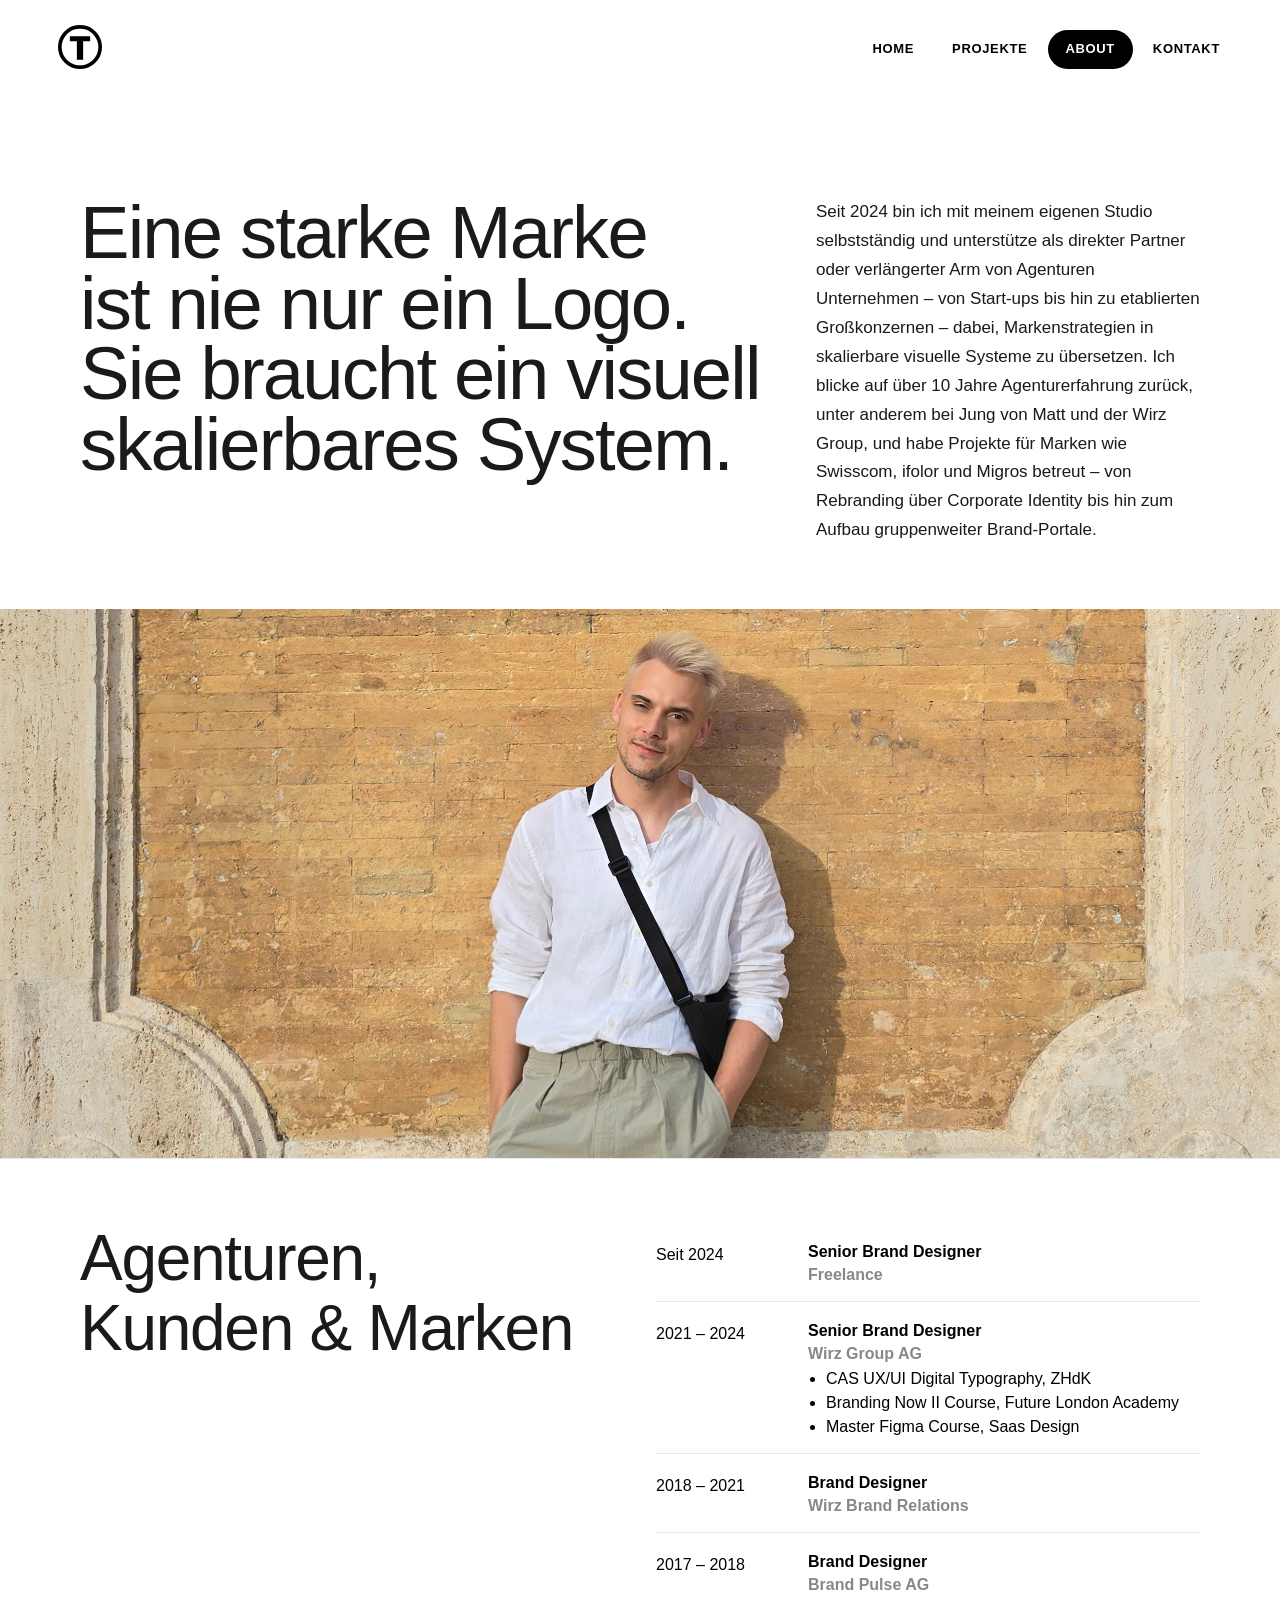
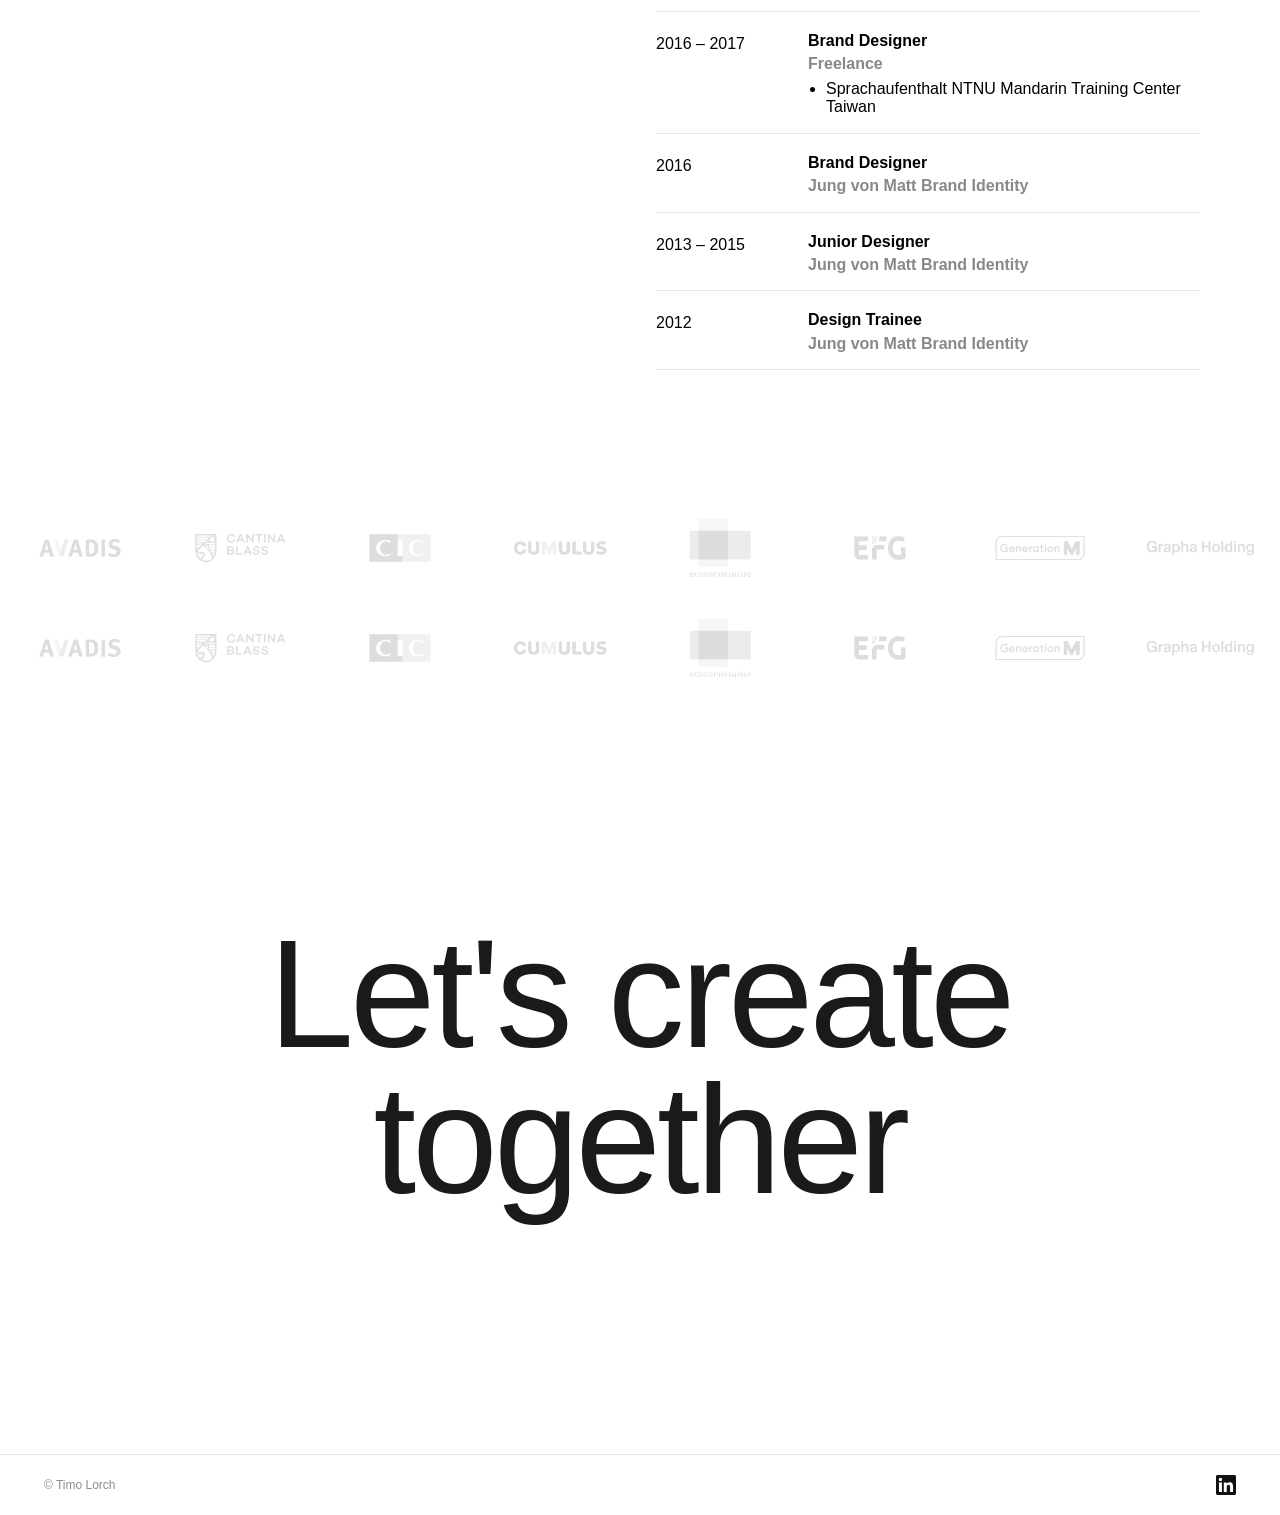
==== about.html @ f3ee905d "initial commit; beta version" ====
<!DOCTYPE html>
<html lang="de-CH">
<head>
  <meta charset="UTF-8">
  <meta name="viewport" content="width=device-width, initial-scale=1.0">
  <meta name="theme-color" content="#f5f5f5">
  <title>Timo Lorch · Senior Brand Designer Zürich</title>
  <meta name="description" content="Senior Brand Designer mit Stationen bei Jung von Matt und Wirz Group. Spezialisiert auf Brand Systems, Visual Identity, Brand Guidelines und Design Strategy. CAS UX/UI Digital Typography, ZHdK.">
  <link rel="stylesheet" href="css/style.css">
  <style>body { opacity: 0; }</style>
</head>
<body class="about">

  <!-- Site Header (injected by layout.js) -->
  <div id="site-nav"></div>

  <!-- Hero: large headline + 3-column bio + wide landscape image -->
  <section class="about-hero">

    <div class="about-hero__inner">
      <h1 class="about-hero__headline reveal">Eine starke Marke<br>ist nie nur ein Logo.<br>Sie braucht ein visuell<br>skalierbares System.</h1>
      <p class="about-hero__bio-main reveal">Seit 2024 bin ich mit meinem eigenen Studio selbstständig und unterstütze als direkter Partner oder verlängerter Arm von Agenturen Unternehmen – von Start-ups bis hin zu etablierten Großkonzernen – dabei, Markenstrategien in skalierbare visuelle Systeme zu übersetzen. Ich blicke auf über 10 Jahre Agenturerfahrung zurück, unter anderem bei Jung von Matt und der Wirz Group, und habe Projekte für Marken wie Swisscom, ifolor und Migros betreut – von Rebranding über Corporate Identity bis hin zum Aufbau gruppenweiter Brand-Portale.</p>
    </div>

    <div class="about-hero__img reveal">
      <img src="assets/images/Portrait/TL_web_about_portrait_background1300height.jpg" alt="Timo Lorch">
    </div>

  </section>

  <!-- Career Timeline -->
  <section class="timeline-section">
    <p class="section-label reveal">Agenturen,<br>Kunden &amp; Marken</p>
    <div class="timeline">

      <div class="timeline-item reveal">
        <span class="timeline-item__period">Seit 2024</span>
        <div>
          <div class="timeline-item__role">Senior Brand Designer</div>
          <div class="timeline-item__company">Freelance</div>
        </div>
      </div>

      <div class="timeline-item reveal">
        <span class="timeline-item__period">2021 – 2024</span>
        <div>
          <div class="timeline-item__role">Senior Brand Designer</div>
          <div class="timeline-item__company">Wirz Group AG</div>
          <ul class="timeline-item__notes">
            <li class="timeline-item__note">CAS UX/UI Digital Typography, ZHdK</li>
            <li class="timeline-item__note">Branding Now II Course, Future London Academy</li>
            <li class="timeline-item__note">Master Figma Course, Saas Design</li>
          </ul>
        </div>
      </div>

      <div class="timeline-item reveal">
        <span class="timeline-item__period">2018 – 2021</span>
        <div>
          <div class="timeline-item__role">Brand Designer</div>
          <div class="timeline-item__company">Wirz Brand Relations</div>
        </div>
      </div>

      <div class="timeline-item reveal">
        <span class="timeline-item__period">2017 – 2018</span>
        <div>
          <div class="timeline-item__role">Brand Designer</div>
          <div class="timeline-item__company">Brand Pulse AG</div>
        </div>
      </div>

      <div class="timeline-item reveal">
        <span class="timeline-item__period">2016 – 2017</span>
        <div>
          <div class="timeline-item__role">Brand Designer</div>
          <div class="timeline-item__company">Freelance</div>
          <ul class="timeline-item__notes">
            <li class="timeline-item__note">Sprachaufenthalt NTNU Mandarin Training Center Taiwan</li>
          </ul>
        </div>
      </div>

      <div class="timeline-item reveal">
        <span class="timeline-item__period">2016</span>
        <div>
          <div class="timeline-item__role">Brand Designer</div>
          <div class="timeline-item__company">Jung von Matt Brand Identity</div>
        </div>
      </div>

      <div class="timeline-item reveal">
        <span class="timeline-item__period">2013 – 2015</span>
        <div>
          <div class="timeline-item__role">Junior Designer</div>
          <div class="timeline-item__company">Jung von Matt Brand Identity</div>
        </div>
      </div>

      <div class="timeline-item reveal">
        <span class="timeline-item__period">2012</span>
        <div>
          <div class="timeline-item__role">Design Trainee</div>
          <div class="timeline-item__company">Jung von Matt Brand Identity</div>
        </div>
      </div>

    </div>
  </section>

  <!-- Client Logos Carousel -->
  <section class="about-clients">
    <div class="about-clients__track">

      <!-- Set 1 -->
      <div class="about-client-logo"><img src="assets/images/Logo_Band/AVADIS+Client+Frame.png" alt="Avadis"></div>
      <div class="about-client-logo"><img src="assets/images/Logo_Band/Cantina+Blass+Client+Frame.png" alt="Cantina Blass"></div>
      <div class="about-client-logo"><img src="assets/images/Logo_Band/CIC+Client+Frame.png" alt="CIC"></div>
      <div class="about-client-logo"><img src="assets/images/Logo_Band/Cumulus+Client+Frame.png" alt="Cumulus"></div>
      <div class="about-client-logo"><img src="assets/images/Logo_Band/Economie+Suisse+Client+Frame.png" alt="Economie Suisse"></div>
      <div class="about-client-logo"><img src="assets/images/Logo_Band/EFG+Client+Frame.png" alt="EFG"></div>
      <div class="about-client-logo"><img src="assets/images/Logo_Band/Gen+M+Client+Frame.png" alt="Gen M"></div>
      <div class="about-client-logo"><img src="assets/images/Logo_Band/Grapha+Client+Frame.png" alt="Grapha"></div>
      <div class="about-client-logo"><img src="assets/images/Logo_Band/GWZ+Client+Frame.png" alt="GWZ"></div>
      <div class="about-client-logo"><img src="assets/images/Logo_Band/ifolor+Client+Frame.png" alt="ifolor"></div>
      <div class="about-client-logo"><img src="assets/images/Logo_Band/KNF+Client+Frame.png" alt="KNF"></div>
      <div class="about-client-logo"><img src="assets/images/Logo_Band/kweer+Client+Frame.png" alt="kweer"></div>
      <div class="about-client-logo"><img src="assets/images/Logo_Band/Locher+Client+Frame.png" alt="Locher"></div>
      <div class="about-client-logo"><img src="assets/images/Logo_Band/Migros+Client+Frame.png" alt="Migros"></div>
      <div class="about-client-logo"><img src="assets/images/Logo_Band/Primeo+Energie+Client+Frame.png" alt="Primeo Energie"></div>
      <div class="about-client-logo"><img src="assets/images/Logo_Band/Pro+Audito++Client+Frame.png" alt="Pro Audito"></div>
      <div class="about-client-logo"><img src="assets/images/Logo_Band/Schellenberg+Client+Frame.png" alt="Schellenberg"></div>
      <div class="about-client-logo"><img src="assets/images/Logo_Band/SOCAR+Client+Frame.png" alt="SOCAR"></div>
      <div class="about-client-logo"><img src="assets/images/Logo_Band/Swisscom+Client+Frame.png" alt="Swisscom"></div>
      <div class="about-client-logo"><img src="assets/images/Logo_Band/Taotime+Client+Frame.png" alt="Taotime"></div>
      <div class="about-client-logo"><img src="assets/images/Logo_Band/Urban+Connect+Client+Frame.png" alt="Urban Connect"></div>
      <div class="about-client-logo"><img src="assets/images/Logo_Band/Vitallife+Client+Frame.png" alt="Vitallife"></div>
      <div class="about-client-logo"><img src="assets/images/Logo_Band/Wild+Client+Frame.png" alt="Wild"></div>
      <div class="about-client-logo"><img src="assets/images/Logo_Band/Yalda+Client+Frame.png" alt="Yalda"></div>

      <!-- Set 2 — duplicate for seamless loop -->
      <div class="about-client-logo"><img src="assets/images/Logo_Band/AVADIS+Client+Frame.png" alt="Avadis"></div>
      <div class="about-client-logo"><img src="assets/images/Logo_Band/Cantina+Blass+Client+Frame.png" alt="Cantina Blass"></div>
      <div class="about-client-logo"><img src="assets/images/Logo_Band/CIC+Client+Frame.png" alt="CIC"></div>
      <div class="about-client-logo"><img src="assets/images/Logo_Band/Cumulus+Client+Frame.png" alt="Cumulus"></div>
      <div class="about-client-logo"><img src="assets/images/Logo_Band/Economie+Suisse+Client+Frame.png" alt="Economie Suisse"></div>
      <div class="about-client-logo"><img src="assets/images/Logo_Band/EFG+Client+Frame.png" alt="EFG"></div>
      <div class="about-client-logo"><img src="assets/images/Logo_Band/Gen+M+Client+Frame.png" alt="Gen M"></div>
      <div class="about-client-logo"><img src="assets/images/Logo_Band/Grapha+Client+Frame.png" alt="Grapha"></div>
      <div class="about-client-logo"><img src="assets/images/Logo_Band/GWZ+Client+Frame.png" alt="GWZ"></div>
      <div class="about-client-logo"><img src="assets/images/Logo_Band/ifolor+Client+Frame.png" alt="ifolor"></div>
      <div class="about-client-logo"><img src="assets/images/Logo_Band/KNF+Client+Frame.png" alt="KNF"></div>
      <div class="about-client-logo"><img src="assets/images/Logo_Band/kweer+Client+Frame.png" alt="kweer"></div>
      <div class="about-client-logo"><img src="assets/images/Logo_Band/Locher+Client+Frame.png" alt="Locher"></div>
      <div class="about-client-logo"><img src="assets/images/Logo_Band/Migros+Client+Frame.png" alt="Migros"></div>
      <div class="about-client-logo"><img src="assets/images/Logo_Band/Primeo+Energie+Client+Frame.png" alt="Primeo Energie"></div>
      <div class="about-client-logo"><img src="assets/images/Logo_Band/Pro+Audito++Client+Frame.png" alt="Pro Audito"></div>
      <div class="about-client-logo"><img src="assets/images/Logo_Band/Schellenberg+Client+Frame.png" alt="Schellenberg"></div>
      <div class="about-client-logo"><img src="assets/images/Logo_Band/SOCAR+Client+Frame.png" alt="SOCAR"></div>
      <div class="about-client-logo"><img src="assets/images/Logo_Band/Swisscom+Client+Frame.png" alt="Swisscom"></div>
      <div class="about-client-logo"><img src="assets/images/Logo_Band/Taotime+Client+Frame.png" alt="Taotime"></div>
      <div class="about-client-logo"><img src="assets/images/Logo_Band/Urban+Connect+Client+Frame.png" alt="Urban Connect"></div>
      <div class="about-client-logo"><img src="assets/images/Logo_Band/Vitallife+Client+Frame.png" alt="Vitallife"></div>
      <div class="about-client-logo"><img src="assets/images/Logo_Band/Wild+Client+Frame.png" alt="Wild"></div>
      <div class="about-client-logo"><img src="assets/images/Logo_Band/Yalda+Client+Frame.png" alt="Yalda"></div>

    </div>
  </section>


  <!-- Footer (injected by layout.js) -->
  <div id="site-footer"></div>

  <script src="assets/js/layout.js"></script>
  <script src="assets/js/preloader.js"></script>

  <script>
    (function () {
      var els = document.querySelectorAll('.reveal');

      if (!('IntersectionObserver' in window)) {
        els.forEach(function (el) { el.classList.add('is-visible'); });
        return;
      }

      var io = new IntersectionObserver(function (entries) {
        entries.forEach(function (entry) {
          if (entry.isIntersecting) {
            entry.target.classList.add('is-visible');
            io.unobserve(entry.target);
          }
        });
      }, { threshold: 0.1 });

      els.forEach(function (el) { io.observe(el); });
    })();

    // Duplicate logo band in reverse direction
    var track = document.querySelector('.about-clients__track');
    if (track) {
      var clone = track.cloneNode(true);
      clone.classList.add('about-clients__track--reverse');
      track.parentNode.insertBefore(clone, track);
    }
  </script>

</body>
</html>
---- css/style.css ----
/* ============================================
   TIMO LORCH — Portfolio
   Design System & Global Styles
   ============================================ */

@import url('https://rsms.me/inter/inter.css');
@import url('https://fonts.googleapis.com/css2?family=Playfair+Display:wght@900&display=swap');

@font-face {
  font-family: 'Satoshi';
  src: url('../assets/fonts/Satoshi-Variable.woff2') format('woff2'),
       url('../assets/fonts/Satoshi-Variable.woff') format('woff');
  font-weight: 100 900;
  font-style: normal;
  font-display: swap;
}

@font-face {
  font-family: 'Satoshi';
  src: url('../assets/fonts/Satoshi-VariableItalic.woff2') format('woff2'),
       url('../assets/fonts/Satoshi-VariableItalic.woff') format('woff');
  font-weight: 100 900;
  font-style: italic;
  font-display: swap;
}

/* === RESET & BASE === */
*, *::before, *::after {
  box-sizing: border-box;
  margin: 0;
  padding: 0;
}

:root {
  --color-bg: #ffffff;
  --color-text: #1a1a1a;
  --color-text-muted: #888888;
  --color-accent: #1a1a1a;
  --color-border: #e8e8e8;
  --font-main: 'Inter var', 'Inter', -apple-system, BlinkMacSystemFont, 'Helvetica Neue', sans-serif;
  --max-width: 1280px;
  --nav-height: 96px;
  --site-header-height: 96px;
  --site-padding: 80px;
  --spacing-xs: 8px;
  --spacing-sm: 16px;
  --spacing-md: 32px;
  --spacing-lg: 64px;
  --spacing-xl: 120px;
}

html {
  font-size: 16px;
  scroll-behavior: smooth;
  scrollbar-width: none;
  color-scheme: light;
  background-color: #f5f5f5;
  overflow-x: hidden;
}

html::-webkit-scrollbar {
  display: none;
}

body {
  font-family: var(--font-main);
  background-color: var(--color-bg);
  color: var(--color-text);
  line-height: 1.6;
  -webkit-font-smoothing: antialiased;
  -moz-osx-font-smoothing: grayscale;
}

img {
  display: block;
  max-width: 100%;
  height: auto;
}

a {
  color: inherit;
  text-decoration: none;
}

/* === SITE HEADER (logo only) === */
.site-header {
  position: fixed;
  top: 3px;
  left: 36px;
  z-index: 100001;
  pointer-events: none;
  mix-blend-mode: difference;
}

.site-logo,
.site-back-btn {
  pointer-events: auto;
  position: absolute;
  top: 0;
  left: 0;
  transition: opacity 0.5s ease, transform 0.5s ease;
}

.site-back-btn {
  top: 18px;
  left: 18px;
}

.site-logo.is-hidden,
.site-back-btn.is-hidden {
  opacity: 0;
  pointer-events: none;
  transform: scale(0.85);
}

.site-logo {
  display: inline-flex;
  align-items: center;
  justify-content: center;
  width: 88px;
  height: 88px;
  color: white;
  text-decoration: none;
}

.site-logo__svg {
  width: 100%;
  height: 100%;
  overflow: visible;
}

.site-logo__hover {
  opacity: 0;
  transform-origin: 250px 250px;
}

.site-logo-glass {
  position: fixed;
  border-radius: 50%;
  background: rgba(255, 255, 255, 0.05);
  backdrop-filter: blur(42px);
  -webkit-backdrop-filter: blur(42px);
  pointer-events: none;
  z-index: 100000;
}

/* === NAV (pill — shared styles) === */

/* Glass layer: lives as a sibling to .bottom-nav in the DOM so its
   backdrop-filter stacking context never conflicts with mix-blend-mode. */
.bottom-nav-glass {
  border-radius: 44px;
  background: rgba(255, 255, 255, 0.05);
  backdrop-filter: blur(42px);
  -webkit-backdrop-filter: blur(42px);
  pointer-events: none;
  z-index: 100000;
}

.bottom-nav {
  position: fixed;
  top: 24px;
  right: 36px;
  pointer-events: none;
  z-index: 100001;
  mix-blend-mode: difference;
}

.bottom-nav__list {
  display: flex;
  align-items: center;
  list-style: none;
  position: relative;
  background: transparent;
  border-radius: 44px;
  padding: 6px;
  gap: 2px;
  pointer-events: auto;
}

.bottom-nav__bg {
  position: absolute;
  top: 6px;
  bottom: 6px;
  left: 6px;
  width: 60px;
  background: #ffffff;
  border-radius: 40px;
  transition: left 0.3s cubic-bezier(0.4, 0, 0.2, 1),
              width 0.3s cubic-bezier(0.4, 0, 0.2, 1),
              opacity 0.2s ease;
  opacity: 0;
  pointer-events: none;
}

.bottom-nav__item {
  flex: 0 1 auto;
  min-width: 0;
}

.bottom-nav__item a {
  display: block;
  padding: 9px 18px;
  font-family: var(--font-main);
  font-size: 13px;
  font-weight: 600;
  letter-spacing: 0.05em;
  text-transform: uppercase;
  white-space: nowrap;
  color: #ffffff;
  text-decoration: none;
  border-radius: 40px;
  position: relative;
  z-index: 1;
  cursor: pointer;
}

/* When the sliding pill is behind a nav item, force its text to black so
   mix-blend-mode: difference renders it as white over the white pill */
.bottom-nav__item.is-highlighted a {
  color: #000000;
}

.bottom-nav__item.is-active.is-highlighted a {
  color: #000000;
}

/* During PJAX transitions: freeze blend-mode so the white overlay doesn't
   cause the nav text to flash black as it fades in/out */
body.is-transitioning .bottom-nav,
body.is-transitioning .site-header {
  mix-blend-mode: normal;
}
body.is-transitioning .bottom-nav__item a {
  color: rgba(0, 0, 0, 0.45);
}
body.is-transitioning .site-header {
  opacity: 0.45;
}

/* Mobile: bottom-centred */
@media (max-width: 768px) {
  .bottom-nav {
    top: auto;
    right: 16px;
    bottom: 20px;
    left: 16px;
    display: flex;
    justify-content: center;
    transition: opacity 0.3s ease;
  }

  .bottom-nav-glass {
    position: fixed !important;
    top: auto !important;
    bottom: 20px !important;
    left: 50% !important;
    right: auto !important;
    transform: translateX(-50%);
  }

  .bottom-nav.is-hidden-bottom,
  .bottom-nav-glass.is-hidden-bottom {
    opacity: 0 !important;
    pointer-events: none;
  }

  .bottom-nav__list {
    max-width: 100%;
  }

  .bottom-nav__item a {
    padding: 9px clamp(6px, 2.2vw, 18px);
    font-size: clamp(9px, 3vw, 13px);
    letter-spacing: 0.04em;
  }
}

/* === HOME STAGE (new editorial layout) === */

/* Footer in normal flow on home page */
body.home .home-footer {
  position: static;
  margin: 0;
}

/* === HOME FOOTER === */
.home-footer {
  margin-top: auto;
  margin-left: -36px;
  margin-right: -36px;
  background: var(--color-bg);
  display: flex;
  flex-direction: column;
  flex-shrink: 0;
}

.home-footer__body {
  display: flex;
  flex-direction: column;
  align-items: center;
  justify-content: center;
  text-align: center;
  padding: 160px var(--site-padding) 240px;
  gap: 40px;
}

/* Per-character spans injected by proximity weight script */
.wght-char {
  display: inline-block;
}

.home-footer__headline {
  font-size: clamp(64px, 12vw, 160px);
  font-weight: 300;
  line-height: 0.95;
  letter-spacing: -0.025em;
  color: var(--color-text);
  margin: 0;
  cursor: none;
}


.home-footer__bar {
  display: flex;
  justify-content: space-between;
  align-items: center;
  padding: 20px var(--site-padding);
  border-top: 1px solid rgba(0,0,0,0.1);
}

.home-footer__copy {
  font-size: 12px;
  color: rgba(0, 0, 0, 0.45);
}

.home-footer__link {
  display: flex;
  align-items: center;
  color: #111;
  text-decoration: none;
  transition: opacity 0.2s;
}

.home-footer__link:hover {
  opacity: 0.5;
}

/* Used on case study / about pages where footer sits outside .home-frame */
.home-footer--page {
  margin-left: 0;
  margin-right: 0;
  margin-top: 0;
}

@keyframes marquee-scroll {
  from { transform: translateX(0); }
  to   { transform: translateX(-50%); }
}

/* === HOME PAGE === */
body.home {
  overflow: auto;
}

.home-stage {
  position: relative;
  inset: 0;
  display: flex;
  overflow: hidden;
}

/* Left section: category label + big word */
.home-stage__left {
  flex: 0 0 44%;
  position: relative;
  display: flex;
  flex-direction: column;
  justify-content: flex-end;
  padding: 0 36px 80px 60px;
  overflow: visible;
}

/* Vertical rotated category label */
.home-cat-label {
  position: absolute;
  left: 28px;
  top: 50%;
  transform: translateY(-50%) rotate(-90deg);
  transform-origin: center center;
  font-size: 10px;
  letter-spacing: 0.14em;
  text-transform: uppercase;
  color: var(--color-text-muted);
  white-space: nowrap;
  user-select: none;
}

.home-cat-label__plus {
  display: inline-block;
  margin-left: 5px;
  color: var(--color-text);
}

/* Giant display word */
.home-word {
  font-family: 'Playfair Display', 'Georgia', 'Times New Roman', serif;
  font-size: clamp(80px, 13vw, 210px);
  font-weight: 900;
  line-height: 0.88;
  letter-spacing: -0.03em;
  color: var(--color-text);
  margin: 0;
  opacity: 0;
  transform: translateY(24px);
  transition: opacity 0.9s ease 0.2s, transform 0.9s var(--ease-reveal) 0.2s;
}

body.loaded .home-word {
  opacity: 1;
  transform: translateY(0);
}

/* Slide button — fixed at the boundary between left and right */
.home-slide-btn {
  position: fixed;
  left: 44%;
  top: 50vh;
  transform: translate(-50%, -50%);
  z-index: 20;
  width: 76px;
  height: 76px;
  border-radius: 50%;
  border: 1.5px solid var(--color-text);
  background: rgba(255, 255, 255, 0.92);
  backdrop-filter: blur(6px);
  font-family: var(--font-main);
  font-size: 11px;
  letter-spacing: 0.08em;
  color: var(--color-text);
  cursor: pointer;
  transition: background 0.25s, color 0.25s;
  display: flex;
  align-items: center;
  justify-content: center;
}

.home-slide-btn:hover {
  background: var(--color-text);
  color: #fff;
}

/* Right section: card track */
.home-stage__right {
  flex: 1;
  overflow: hidden;
  display: flex;
  flex-direction: column;
  padding: 80px 0 52px 16px;
  min-width: 0;
}

.home-cards {
  flex: 1;
  overflow: hidden;
  min-height: 0;
}

.home-cards__track {
  display: flex;
  align-items: stretch;
  gap: 10px;
  height: 100%;
  transition: transform 0.65s cubic-bezier(0.76, 0, 0.24, 1);
  will-change: transform;
}

.home-card {
  flex: 0 0 calc(50% - 5px);
  display: flex;
  flex-direction: column;
  text-decoration: none;
  color: inherit;
}

.home-card:hover .home-card__img img {
  transform: scale(1.03);
}

.home-card__cat {
  font-size: 10px;
  letter-spacing: 0.14em;
  text-transform: uppercase;
  color: var(--color-text-muted);
  margin-bottom: 10px;
  flex-shrink: 0;
}

.home-card__img {
  flex: 1;
  overflow: hidden;
  background: var(--color-border);
  min-height: 0;
}

.home-card__img img {
  width: 100%;
  height: 100%;
  object-fit: cover;
  transition: transform 0.55s ease;
}

.home-card__meta {
  flex-shrink: 0;
  margin-top: 12px;
  padding-bottom: 4px;
}

.home-card__type {
  display: block;
  font-size: 10px;
  letter-spacing: 0.12em;
  text-transform: uppercase;
  color: var(--color-text-muted);
  margin-bottom: 4px;
}

.home-card__name {
  font-size: 15px;
  font-weight: 400;
  line-height: 1.3;
  letter-spacing: -0.01em;
  margin: 0;
}

/* Mobile */
@media (max-width: 768px) {
  .home-stage {
    flex-direction: column;
  }

  .home-stage__left {
    flex: 0 0 auto;
    padding: 100px 24px 32px 44px;
    justify-content: flex-start;
  }

  .home-word {
    font-size: clamp(72px, 20vw, 120px);
  }

  .home-slide-btn {
    display: none;
  }

  .home-stage__right {
    flex: 1;
    padding: 0 20px 60px 20px;
  }

  .home-card {
    flex: 0 0 70vw;
  }
}

/* === PRELOADER === */
.preloader {
  position: fixed;
  inset: 0;
  z-index: 1000;
  background: var(--color-text);
  display: flex;
  align-items: flex-end;
  justify-content: flex-start;
  padding: 40px var(--spacing-md);
  pointer-events: none;
  transform: translateY(0);
  transition: transform 1s cubic-bezier(0.76, 0, 0.24, 1);
}

.preloader.hide {
  transform: translateY(-100%);
}

.preloader__count {
  font-family: var(--font-main);
  font-size: clamp(40px, 8vw, 100px);
  font-weight: 300;
  color: #fff;
  line-height: 1;
  letter-spacing: -0.04em;
}

/* Block scroll while loading */
body.loading {
  overflow: hidden;
}

/* Page transitions — zoom-in depth effect */
body.loaded {
  opacity: 1;
  transform: none;
  transform-origin: center top;
  transition: opacity 0.45s ease, transform 0.45s cubic-bezier(0.22, 1, 0.36, 1);
}

body.page-leave {
  pointer-events: none;
}

/* === PAGE LOAD ANIMATION === */
:root {
  --ease-reveal: cubic-bezier(0.11, 0.82, 0.39, 0.92);
}

/* Logo clip container — overflow:hidden acts as the curtain */
.nav__logo {
  display: flex;
  align-items: center;
  overflow: hidden; /* clips the image while it slides up */
}

/* Logo starts below its container, invisible */
.nav__logo img {
  height: 36px;
  width: auto;
  transform: translateY(110%);
  opacity: 0;
  transition:
    transform 0.85s var(--ease-reveal),
    opacity 0.5s ease;
}

/* When body gains .loaded, logo slides up into view */
body.loaded .nav__logo img {
  transform: translateY(0);
  opacity: 1;
}

/* === NAVIGATION === */
.nav {
  position: fixed;
  top: 0;
  left: 0;
  right: 0;
  z-index: 100;
  height: var(--nav-height);
  display: flex;
  align-items: center;
  justify-content: space-between;
  padding: 0 var(--spacing-md);
  background: rgba(255, 255, 255, 0.95);
  backdrop-filter: blur(8px);
  border-bottom: 1px solid transparent;
  transition: border-color 0.3s;
}

.nav.scrolled {
  border-color: var(--color-border);
}

.nav__links {
  display: flex;
  align-items: center;
  gap: var(--spacing-md);
  list-style: none;
}

.nav__links a {
  font-size: 14px;
  font-weight: 400;
  letter-spacing: 0.02em;
  color: var(--color-text);
  transition: opacity 0.2s;
}

.nav__links a:hover {
  opacity: 0.5;
}

.nav__links a.active {
  font-weight: 500;
}

/* === PAGE WRAPPER === */
.page {
  padding-top: var(--nav-height);
}

/* === HERO === */
.hero {
  padding: var(--spacing-xl) var(--spacing-md) var(--spacing-lg);
  max-width: var(--max-width);
  margin: 0 auto;
}

.hero__eyebrow {
  font-size: 13px;
  font-weight: 400;
  letter-spacing: 0.08em;
  text-transform: uppercase;
  color: var(--color-text-muted);
  margin-bottom: var(--spacing-sm);
}

.hero__title {
  font-size: clamp(36px, 6vw, 80px);
  font-weight: 300;
  line-height: 1.1;
  letter-spacing: -0.02em;
  max-width: 900px;
}

.hero__title em {
  font-style: italic;
}

.hero__cta {
  display: inline-flex;
  align-items: center;
  gap: 8px;
  margin-top: var(--spacing-md);
  font-size: 15px;
  font-weight: 500;
  color: var(--color-text);
  transition: gap 0.2s;
}

.hero__cta:hover {
  gap: 14px;
}

/* === FEATURED PROJECTS (HOME) === */
.featured-projects {
  padding: var(--spacing-lg) var(--spacing-md);
  max-width: var(--max-width);
  margin: 0 auto;
}

.featured-projects__header {
  display: flex;
  align-items: baseline;
  justify-content: space-between;
  margin-bottom: var(--spacing-md);
  padding-bottom: var(--spacing-sm);
  border-bottom: 1px solid var(--color-border);
}

.featured-projects__label {
  font-size: 12px;
  letter-spacing: 0.1em;
  text-transform: uppercase;
  color: var(--color-text-muted);
}

.featured-projects__all {
  font-size: 13px;
  font-weight: 500;
  display: flex;
  align-items: center;
  gap: 6px;
  transition: gap 0.2s;
}

.featured-projects__all:hover {
  gap: 10px;
}

.projects-list {
  display: flex;
  flex-direction: column;
  gap: 0;
}

.project-row {
  display: grid;
  grid-template-columns: 1fr 2fr 120px 120px;
  align-items: center;
  padding: var(--spacing-md) 0;
  border-bottom: 1px solid var(--color-border);
  gap: var(--spacing-md);
  cursor: pointer;
  transition: opacity 0.2s;
  text-decoration: none;
  color: inherit;
}

.project-row:hover {
  opacity: 0.6;
}

.project-row__index {
  font-size: 12px;
  color: var(--color-text-muted);
}

.project-row__name {
  font-size: 20px;
  font-weight: 400;
  letter-spacing: -0.01em;
}

.project-row__category {
  font-size: 13px;
  color: var(--color-text-muted);
}

.project-row__year {
  font-size: 13px;
  color: var(--color-text-muted);
  text-align: right;
}

.project-row--coming-soon {
  pointer-events: none;
}

.project-row--coming-soon .project-row__name {
  color: #aaa;
}

.coming-soon-tag {
  display: inline-block;
  font-size: 10px;
  letter-spacing: 0.08em;
  text-transform: uppercase;
  background: var(--color-text);
  color: #fff;
  padding: 3px 8px;
  border-radius: 20px;
  margin-left: 10px;
  vertical-align: middle;
}

/* === PROJECTS GRID === */
.projects-grid {
  padding: var(--spacing-lg) var(--spacing-md);
  max-width: var(--max-width);
  margin: 0 auto;
  display: grid;
  grid-template-columns: repeat(3, 1fr);
  gap: var(--spacing-md);
}

.project-card {
  display: block;
  text-decoration: none;
  color: inherit;
}

.project-card__image {
  aspect-ratio: 2/3;
  overflow: hidden;
  background: var(--color-border);
  margin-bottom: var(--spacing-sm);
}

.project-card__image img {
  width: 100%;
  height: 100%;
  object-fit: cover;
  transition: transform 0.5s ease;
}

.project-card:hover .project-card__image img {
  transform: scale(1.04);
}

.project-card--no-link {
  pointer-events: none;
}

.project-card__meta {
  display: flex;
  justify-content: space-between;
  align-items: baseline;
}

.project-card__name {
  font-size: 15px;
  font-weight: 500;
  letter-spacing: 0.02em;
  text-transform: uppercase;
}

.project-card__info {
  font-size: 12px;
  color: var(--color-text-muted);
  text-align: right;
}

.project-card__services {
  font-size: 12px;
  color: var(--color-text-muted);
  margin-top: 4px;
}

/* === WORKS LAYOUT (Projekte page) === */
.works-layout {
  max-width: var(--max-width);
  margin: 0 auto;
  padding: var(--spacing-lg) var(--spacing-md) 0;
  display: grid;
  grid-template-columns: 1fr 540px;
  gap: 0 var(--spacing-lg);
  align-items: start;
}

.works-sticky {
  position: sticky;
  top: var(--site-header-height);
  height: calc(100vh - var(--site-header-height));
  display: grid;
  grid-template-columns: 150px 1fr;
  gap: 0 var(--spacing-md);
  padding: var(--spacing-lg) 0;
}

.work-section {
  display: flex;
  align-items: flex-end;
  gap: var(--spacing-md);
  padding: var(--spacing-lg) 0;
  border-top: 1px solid var(--color-border);
}

.work-section:first-child {
  padding-top: 0;
  border-top: none;
}

.work-section__num {
  font-size: clamp(56px, 6vw, 88px);
  font-weight: 300;
  line-height: 1;
  letter-spacing: -0.04em;
  flex-shrink: 0;
  width: 76px;
  color: var(--color-text);
}

.work-section__images {
  flex: 1;
  display: flex;
  flex-direction: column;
  gap: 10px;
}

.work-section__images img {
  width: 100%;
  height: auto;
  display: block;
}

/* Index list */
.works-index {
  display: flex;
  flex-direction: column;
  justify-content: center;
  gap: 2px;
}

.works-index__item {
  display: block;
  font-size: 12px;
  font-weight: 400;
  letter-spacing: 0.01em;
  color: var(--color-text-muted);
  text-decoration: none;
  padding: 5px 0;
  line-height: 1.3;
  transition: color 0.3s;
  cursor: default;
}

a.works-index__item {
  cursor: pointer;
}

.works-index__item.active {
  color: var(--color-text);
  font-weight: 500;
}

a.works-index__item:hover {
  color: var(--color-text);
}

.works-index__soon {
  font-size: 9px;
  letter-spacing: 0.07em;
  text-transform: uppercase;
  opacity: 0.5;
  margin-left: 6px;
}

/* Preview image */
.works-preview {
  position: relative;
  overflow: hidden;
  background: var(--color-border);
}

.works-preview__img {
  position: absolute;
  inset: 0;
  width: 100%;
  height: 100%;
  object-fit: cover;
  opacity: 0;
  transition: opacity 0.55s ease;
}

.works-preview__img.active {
  opacity: 1;
}

/* === CTA SECTION === */
.cta-section {
  padding: var(--spacing-xl) var(--spacing-md);
  max-width: var(--max-width);
  margin: 0 auto;
  border-top: 1px solid var(--color-border);
}

.cta-section__title {
  font-size: clamp(28px, 4vw, 56px);
  font-weight: 300;
  letter-spacing: -0.02em;
  margin-bottom: var(--spacing-md);
}

.cta-section__email {
  font-size: clamp(20px, 3vw, 40px);
  font-weight: 300;
  letter-spacing: -0.01em;
  color: var(--color-text);
  text-decoration: underline;
  text-underline-offset: 4px;
  transition: opacity 0.2s;
}

.cta-section__email:hover {
  opacity: 0.6;
}

/* === FOOTER === */
.footer {
  padding: var(--spacing-md);
  max-width: var(--max-width);
  margin: 0 auto;
  display: flex;
  align-items: center;
  justify-content: space-between;
  border-top: 1px solid var(--color-border);
}

.footer__copy {
  font-size: 13px;
  color: var(--color-text-muted);
}

.footer__social {
  display: flex;
  gap: var(--spacing-sm);
}

.footer__social a {
  font-size: 13px;
  color: var(--color-text-muted);
  transition: color 0.2s;
}

.footer__social a:hover {
  color: var(--color-text);
}

/* === ABOUT PAGE === */
.about-hero {
  padding-top: calc(var(--site-header-height) + 8vw);
}

.about-hero__text {
  padding: 0 var(--site-padding) clamp(40px, 5vw, 80px);
  max-width: 2000px;
  margin: 0 auto;
}

.about-hero__inner {
  display: flex;
  justify-content: space-between;
  align-items: flex-start;
  gap: 32px;
  padding: 0 var(--site-padding) clamp(40px, 5vw, 80px);
  max-width: 2000px;
  margin: 0 auto;
}

.about-hero__headline {
  font-family: var(--font-main);
  font-size: clamp(28px, 5.8vw, 104px);
  font-weight: 300;
  line-height: 0.95;
  letter-spacing: -0.025em;
  margin: 0;
  cursor: default;
  white-space: pre-line;
}

.about-hero__bio-grid {
  display: grid;
  grid-template-columns: 1fr auto;
  gap: clamp(24px, 3vw, 56px);
  align-items: start;
}

.about-hero__bio-main {
  font-size: clamp(13px, 1.5vw, 17px);
  line-height: 1.7;
  max-width: 30vw;
  min-width: 200px;
  flex-shrink: 0;
}

.about-hero__bio-col {
  font-size: 14px;
  line-height: 1.7;
  color: var(--color-text-muted);
  max-width: 340px;
}

.about-hero__img {
  width: 100%;
  aspect-ratio: 21/9;
  overflow: hidden;
}

.about-hero__img img {
  width: 100%;
  height: 100%;
  object-fit: cover;
  object-position: center 25%;
}

/* === TIMELINE === */
.timeline-section {
  padding: var(--spacing-lg) var(--site-padding);
  max-width: 1440px;
  margin: 0 auto;
  border-top: 1px solid var(--color-border);
  display: grid;
  grid-template-columns: 1fr 1fr;
  gap: var(--spacing-md);
}

.section-label {
  font-size: clamp(32px, 5vw, 72px);
  font-weight: 300;
  line-height: 1.1;
  letter-spacing: -0.02em;
  color: var(--color-text);
  position: sticky;
  top: calc(var(--site-header-height) + 24px);
  align-self: start;
}

.timeline {
  display: flex;
  flex-direction: column;
  grid-column: 2;
}

.timeline-item {
  display: grid;
  grid-template-columns: 120px 1fr;
  gap: var(--spacing-md);
  padding: var(--spacing-sm) 0;
  border-bottom: 1px solid var(--color-border);
  align-items: start;
}

.timeline-item__period {
  font-size: 16px;
  color: #000;
  padding-top: 3px;
  white-space: nowrap;
}

.timeline-item__role {
  font-size: 16px;
  font-weight: 600;
  color: #000;
  white-space: nowrap;
}

.timeline-item__company {
  font-size: 16px;
  font-weight: 600;
  color: var(--color-text-muted);
  margin-top: 2px;
  line-height: 1.15;
}

.timeline-item__notes {
  margin-top: 6px;
  display: flex;
  flex-direction: column;
  gap: 6px;
  list-style: disc;
  padding-left: 18px;
  margin-bottom: 0;
}

.timeline-item__note {
  font-size: 16px;
  font-weight: 400;
  color: #000;
  line-height: 1.15;
}

/* === CLIENTS === */
.clients-section {
  padding: var(--spacing-lg) var(--spacing-md);
  max-width: var(--max-width);
  margin: 0 auto;
  border-top: 1px solid var(--color-border);
}

.clients-grid {
  display: grid;
  grid-template-columns: repeat(6, 1fr);
  gap: var(--spacing-sm);
  margin-top: var(--spacing-md);
}

.client-logo {
  aspect-ratio: 1;
  overflow: hidden;
}

.client-logo img {
  width: 100%;
  height: 100%;
  object-fit: contain;
  filter: grayscale(100%);
  opacity: 0.6;
  transition: opacity 0.2s, filter 0.2s;
}

.client-logo img:hover {
  filter: grayscale(0%);
  opacity: 1;
}

/* === ABOUT CLIENTS CAROUSEL === */
.about-clients {
  overflow: hidden;
  padding: var(--spacing-lg) 0;
}

.about-clients__track {
  display: flex;
  gap: 0;
  width: max-content;
  animation: about-logos-scroll 35s linear infinite;
  will-change: transform;
}

.about-clients__track:hover {
  animation-play-state: running;
}

@keyframes about-logos-scroll {
  from { transform: translateX(0); }
  to   { transform: translateX(-50%); }
}

@keyframes about-logos-scroll-reverse {
  from { transform: translateX(-50%); }
  to   { transform: translateX(0); }
}

.about-clients__track--reverse {
  animation: about-logos-scroll-reverse 35s linear infinite;
}

.about-client-logo {
  flex-shrink: 0;
  width: 160px;
  height: 100px;
  display: flex;
  align-items: center;
  justify-content: center;
  padding: 0 24px;
}

.about-client-logo img {
  max-width: 100%;
  max-height: 60px;
  object-fit: contain;
  filter: grayscale(100%);
  opacity: 0.45;
  transition: opacity 0.2s, filter 0.2s;
}

.about-client-logo img:hover {
  filter: grayscale(0%);
  opacity: 1;
}

/* === EDUCATION === */
.education-section {
  padding: var(--spacing-lg) var(--site-padding);
  max-width: 1440px;
  margin: 0 auto;
  border-top: 1px solid var(--color-border);
}

.education-grid {
  display: grid;
  grid-template-columns: repeat(2, 1fr);
  gap: var(--spacing-sm);
  margin-top: var(--spacing-md);
}

.education-item {
  padding: var(--spacing-sm) 0;
  border-bottom: 1px solid var(--color-border);
}

.education-item__title {
  font-size: 15px;
  font-weight: 500;
}

.education-item__org {
  font-size: 13px;
  color: var(--color-text-muted);
  margin-top: 4px;
}

/* === CASE STUDY === */
.case-hero {
  padding: var(--spacing-xl) var(--site-padding) var(--spacing-lg);
  max-width: var(--max-width);
  margin: 0 auto;
}

.site-back-btn {
  display: inline-flex;
  align-items: center;
  justify-content: center;
  width: 52px;
  height: 52px;
  font-family: 'Inter var', 'Inter', sans-serif;
  font-size: 28px;
  line-height: 1;
  color: #ffffff;
  text-decoration: none;
  font-variation-settings: 'wght' 300;
}

.case-hero__category {
  font-size: 12px;
  letter-spacing: 0.1em;
  text-transform: uppercase;
  color: var(--color-text-muted);
  margin-bottom: var(--spacing-xs);
}

.case-hero__title {
  font-size: clamp(32px, 5vw, 72px);
  font-weight: 300;
  letter-spacing: -0.02em;
  line-height: 1.1;
  margin-bottom: var(--spacing-lg);
}

.case-hero__intro {
  display: grid;
  grid-template-columns: 1fr 1fr;
  gap: var(--spacing-lg);
  align-items: start;
  margin-bottom: var(--spacing-lg);
}

.case-hero__intro .case-hero__title {
  margin-bottom: 0;
}

.case-hero__intro .case-description {
  max-width: none;
  margin-bottom: 0;
  padding-top: 0.2em;
}

.case-meta {
  display: grid;
  grid-template-columns: repeat(4, 1fr);
  gap: var(--spacing-sm);
  padding: var(--spacing-md) 0;
  border-top: 1px solid var(--color-border);
  border-bottom: 1px solid var(--color-border);
  margin-bottom: var(--spacing-lg);
}

.case-meta__item {}

.case-meta__label {
  font-size: 11px;
  letter-spacing: 0.1em;
  text-transform: uppercase;
  color: var(--color-text-muted);
  margin-bottom: var(--spacing-xs);
}

.case-meta__value {
  font-size: 14px;
  font-weight: 500;
  line-height: 1.4;
}

.case-description {
  max-width: 640px;
  font-size: 17px;
  line-height: 1.75;
  color: #444;
  margin-bottom: var(--spacing-lg);
}

/* === CASE IMAGE GALLERY === */
.case-gallery {
  padding: 0 var(--site-padding) var(--spacing-lg);
  max-width: var(--max-width);
  margin: 0 auto;
}

.case-gallery__full {
  width: 100%;
  margin-bottom: var(--spacing-md);
  overflow: hidden;
}

.case-gallery__full img,
.case-gallery__full video {
  width: 100%;
  aspect-ratio: 16 / 9;
  object-fit: cover;
  display: block;
}

.case-gallery__full--natural img,
.case-gallery__full--natural video {
  aspect-ratio: auto;
  object-fit: contain;
}

.case-gallery__grid--natural.case-gallery__grid--2 img,
.case-gallery__grid--natural.case-gallery__grid--2 video {
  aspect-ratio: auto;
  object-fit: contain;
}

.case-gallery__grid {
  display: grid;
  gap: var(--spacing-md);
  margin-bottom: var(--spacing-md);
}

.case-gallery__grid--2 {
  grid-template-columns: 1fr 1fr;
}

.case-gallery__grid--3 {
  grid-template-columns: 1fr 1fr 1fr;
}

.case-gallery__grid--2 img,
.case-gallery__grid--2 video {
  width: 100%;
  aspect-ratio: 1 / 1;
  object-fit: cover;
  display: block;
}

.case-gallery__grid--3 img,
.case-gallery__grid--3 video {
  width: 100%;
  height: 100%;
  object-fit: cover;
}

/* === CASE VIDEO HERO === */
.case-video-hero {
  width: 100%;
  aspect-ratio: 1 / 1;
  max-height: 750px;
  background: #111;
  overflow: hidden;
  margin-top: 0;
}

/* Remove gap between video hero and content on desktop */
.case-video-hero + .page {
  padding-top: 0;
}
.case-video-hero + .page > .case-hero {
  padding-top: 80px;
}

.case-video-hero video,
.case-video-hero img {
  width: 100%;
  height: 100%;
  object-fit: cover;
  display: block;
}

/* === CASE GALLERY FULL-BLEED === */
.case-gallery-bleed {
  width: 100%;
  margin-bottom: var(--spacing-md);
  overflow: hidden;
}

.case-gallery-bleed img,
.case-gallery-bleed video {
  width: 100%;
  height: auto;
  display: block;
}

/* === CASE EXPAND (Team & Credits toggle) === */
.case-expand {
  margin-top: 30px;
}

.case-expand__toggle {
  display: flex;
  align-items: center;
  gap: 10px;
  background: none;
  border: none;
  border-top: 1px solid var(--color-border);
  width: 100%;
  text-align: left;
  cursor: pointer;
  font-family: var(--font-main);
  font-size: 11px;
  letter-spacing: 0.1em;
  text-transform: uppercase;
  color: var(--color-text-muted);
  padding: 14px 0;
  transition: color 0.2s;
}

.case-expand__toggle:hover {
  color: var(--color-text);
}

.case-expand__icon {
  display: inline-flex;
  align-items: center;
  justify-content: center;
  width: 18px;
  height: 18px;
  border: 1px solid currentColor;
  border-radius: 50%;
  font-size: 0;
  flex-shrink: 0;
  position: relative;
}

/* Horizontal line (always visible) */
.case-expand__icon::before {
  content: '';
  position: absolute;
  width: 8px;
  height: 1px;
  background: currentColor;
  top: 50%;
  left: 50%;
  transform: translate(-50%, -50%);
}

/* Vertical line (fades out when open) */
.case-expand__icon::after {
  content: '';
  position: absolute;
  width: 1px;
  height: 8px;
  background: currentColor;
  top: 50%;
  left: 50%;
  transform: translate(-50%, -50%);
  transition: opacity 0.25s ease;
}

.case-expand.is-open .case-expand__icon::after {
  opacity: 0;
}

.case-expand__body {
  overflow: hidden;
  max-height: 0;
  opacity: 0;
  transition: max-height 0.4s ease, opacity 0.3s ease;
}

.case-expand.is-open .case-expand__body {
  max-height: 400px;
  opacity: 1;
}

.case-meta--expand {
  border-top: none;
  padding-top: var(--spacing-sm);
  margin-bottom: var(--spacing-sm);
}

/* === RELATED PROJECTS === */
.related-section {
  padding: var(--spacing-lg) var(--site-padding);
  max-width: var(--max-width);
  margin: 0 auto;
  border-top: 1px solid var(--color-border);
  display: grid;
  grid-template-columns: 1fr 1fr;
  gap: var(--spacing-md);
  align-items: start;
}

.related-section__title {
  font-size: clamp(22px, 3vw, 40px);
  font-weight: 400;
  line-height: 1.2;
  letter-spacing: -0.01em;
  color: var(--color-text);
  text-align: left;
  margin: 0;
  padding-top: 0;
}

.related-grid {
  display: grid;
  grid-template-columns: repeat(3, 1fr);
  gap: var(--spacing-sm);
}

.related-card {
  display: block;
  text-decoration: none;
  color: inherit;
}

.related-card__image {
  aspect-ratio: 1/1;
  overflow: hidden;
  background: var(--color-border);
  margin-bottom: var(--spacing-xs);
}

.related-card__image img {
  width: 100%;
  height: 100%;
  object-fit: cover;
  transition: transform 0.5s ease;
}

.related-card:hover .related-card__image img {
  transform: scale(1.04);
}

.related-card__name {
  font-size: 14px;
  font-weight: 500;
  text-transform: uppercase;
  letter-spacing: 0.04em;
  color: var(--color-text-muted);
  transition: color 0.2s ease;
}

.related-card:hover .related-card__name {
  color: var(--color-text);
}

/* === PROJEKTE PAGE (Fixed Viewport, Three-Column) === */
body.projekte {
  overflow: auto;
  height: auto;
}

.projekte-frame {
  position: fixed;
  left: 0;
  right: 10px; /* leave room for the progress bar */
  top: var(--site-header-height);
  bottom: 0;
  display: grid;
  grid-template-columns: 22% 28% 1fr;
}

/* --- Left column: sticky project info --- */
.projekte-left {
  display: flex;
  align-items: center;
  padding: 48px 40px;
  overflow: hidden;
}

.projekte-left__inner {
  transition: opacity 0.22s ease;
}

.projekte-left__num {
  display: block;
  font-size: clamp(64px, 6.5vw, 108px);
  font-weight: 300;
  line-height: 1;
  letter-spacing: -0.04em;
  color: var(--color-text);
  margin-bottom: 16px;
}

.projekte-left__name {
  display: block;
  font-size: clamp(13px, 1.3vw, 20px);
  font-weight: 400;
  line-height: 1.3;
  letter-spacing: -0.01em;
  max-width: 220px;
  margin-bottom: 22px;
}

.projekte-left__link {
  display: inline-flex;
  align-items: center;
  gap: 6px;
  font-size: 11px;
  letter-spacing: 0.1em;
  text-transform: uppercase;
  color: var(--color-text-muted);
  transition: color 0.2s, gap 0.2s;
}

.projekte-left__link:hover {
  color: var(--color-text);
  gap: 10px;
}

/* --- Middle column: scrollable thumbnails --- */
.projekte-middle {
  overflow-y: scroll;
  scrollbar-width: none;
  padding: 24px 18px;
  display: flex;
  flex-direction: column;
  gap: 8px;
  border-left: 1px solid var(--color-border);
  border-right: 1px solid var(--color-border);
}

.projekte-middle::-webkit-scrollbar {
  display: none;
}

.projekte-group {
  display: flex;
  flex-direction: column;
  gap: 8px;
}

.projekte-group + .projekte-group {
  margin-top: 28px;
}

.projekte-thumb {
  width: 100%;
  height: auto;
  display: block;
  transition: opacity 0.15s;
}


/* --- Right column: large preview --- */
.projekte-right {
  position: relative;
  overflow: hidden;
}

.projekte-preview {
  position: absolute;
  inset: 40px;
  width: calc(100% - 80px);
  height: calc(100% - 80px);
  object-fit: cover;
  opacity: 1;
  transition: opacity 0.45s ease;
}

.projekte-preview--hidden {
  opacity: 0;
}

/* --- Vertical progress bar (right edge) --- */
.projekte-progress {
  position: fixed;
  right: 0;
  top: var(--site-header-height);
  bottom: 0;
  width: 10px;
  background: var(--color-border);
  z-index: 150;
  pointer-events: none;
}

.projekte-progress__fill {
  width: 100%;
  background: #c8ff00;
  height: 0%;
  transition: height 0.1s linear;
}

/* === RESPONSIVE === */
@media (max-width: 1024px) {
  .works-layout {
    grid-template-columns: 1fr;
  }

  .works-sticky {
    display: none;
  }

  .projects-grid {
    grid-template-columns: repeat(2, 1fr);
  }

  .clients-grid {
    grid-template-columns: repeat(4, 1fr);
  }

  .case-meta {
    grid-template-columns: repeat(2, 1fr);
    gap: var(--spacing-md);
  }
}

@media (max-width: 768px) {
  :root {
    --spacing-lg: 48px;
    --spacing-xl: 80px;
  }

  .nav {
    position: absolute;
    padding: 0 var(--spacing-sm);
  }

  .project-row {
    grid-template-columns: 1fr auto;
    gap: var(--spacing-sm);
  }

  .project-row__index,
  .project-row__category {
    display: none;
  }

  .about-hero {
    grid-template-columns: 1fr;
    gap: var(--spacing-lg);
  }

  .about-hero__content {
    padding-top: 0;
  }

  .projects-grid {
    grid-template-columns: 1fr 1fr;
  }

  .clients-grid {
    grid-template-columns: repeat(3, 1fr);
  }

  .timeline-section {
    grid-template-columns: 1fr;
  }

  .timeline {
    grid-column: 1;
  }

  .section-label {
    position: static;
    font-weight: 600;
  }

  .timeline-item {
    grid-template-columns: 120px 1fr;
  }

  .education-grid {
    grid-template-columns: 1fr;
  }

  .related-section {
    grid-template-columns: 1fr;
  }

  .related-grid {
    grid-template-columns: 1fr;
    max-width: 75%;
    margin: 0 auto;
  }

  .case-hero__title {
    font-size: 40px;
  }

  /* Headlines with hover effects: semibold on mobile */
  .proj-card__name,
  .home-card__name,
  .project-card__name,
  .related-card__name,
  .projects-section .home-card__name {
    font-weight: 600;
  }

  .home-footer__headline,
  .hero__headline,
  .about-hero__headline {
    font-weight: 600;
  }
}

@media (max-width: 480px) {
  :root {
    --spacing-md: 24px;
    --spacing-lg: 40px;
    --spacing-xl: 60px;
  }

  .projects-grid {
    grid-template-columns: 1fr;
  }

  .clients-grid {
    grid-template-columns: repeat(3, 1fr);
  }

  .case-gallery__grid--2,
  .case-gallery__grid--3 {
    grid-template-columns: 1fr;
  }

  .case-meta {
    grid-template-columns: 1fr 1fr;
  }
}

/* ============================================
   ABOUT PAGE — styles (moved from about.html inline)
   ============================================ */

body.about {
  overflow: auto;
  height: auto;
}

.about-frame {
  position: fixed;
  inset: 0;
  display: flex;
  flex-direction: column;
  padding: 28px 36px 0;
  overflow: hidden;
}

.about-columns {
  flex: 1;
  display: grid;
  grid-template-columns: 1fr 1fr 1fr;
  gap: 40px;
  margin-top: clamp(80px, 16vh, 140px);
  min-height: 0;
}

.about-col-portrait {
  min-height: 0;
  align-self: start;
}

.about-col-portrait img {
  width: 100%;
  height: auto;
  max-height: calc(100vh - 240px);
  object-fit: contain;
  object-position: top left;
}

.about-col-karriere,
.about-col-ausbildung {
  display: flex;
  flex-direction: column;
  min-height: 0;
  overflow: hidden;
}

.about-col-label {
  font-size: 11px;
  letter-spacing: 0.1em;
  text-transform: uppercase;
  color: var(--color-text-muted);
  margin-bottom: 18px;
  flex-shrink: 0;
}

.about-timeline {
  flex: 1;
  overflow: hidden;
  display: flex;
  flex-direction: column;
}

.about-timeline-item {
  display: grid;
  grid-template-columns: 100px 1fr;
  gap: 12px;
  padding: 9px 0;
  border-bottom: 1px solid var(--color-border);
  flex-shrink: 0;
}

.about-timeline-item:first-child {
  border-top: 1px solid var(--color-border);
}

.about-timeline-item__period {
  font-size: 11px;
  color: var(--color-text-muted);
  padding-top: 2px;
}

.about-timeline-item__role {
  font-size: 13px;
  font-weight: 500;
  line-height: 1.3;
}

.about-timeline-item__company {
  font-size: 12px;
  color: var(--color-text-muted);
  margin-top: 2px;
}

.about-edu-list {
  flex: 1;
  overflow: hidden;
  display: flex;
  flex-direction: column;
}

.about-edu-item {
  padding: 12px 0;
  border-bottom: 1px solid var(--color-border);
  flex-shrink: 0;
}

.about-edu-item:first-child {
  border-top: 1px solid var(--color-border);
}

.about-edu-item__title {
  font-size: 14px;
  font-weight: 500;
  line-height: 1.3;
}

.about-edu-item__org {
  font-size: 12px;
  color: var(--color-text-muted);
  margin-top: 4px;
}

/* ============================================
   ABOUT PAGE — Two-column layout (portrait sticky left, content scrolls right)
   ============================================ */

.about-page {
  display: grid;
  grid-template-columns: 1fr 1fr;
  padding-top: var(--site-header-height);
  align-items: start;
}

.about-portrait {
  position: sticky;
  top: var(--site-header-height);
  height: calc(100vh - var(--site-header-height));
  overflow: hidden;
}

.about-portrait__img {
  width: 100%;
  height: 100%;
  object-fit: cover;
  object-position: center top;
}

.about-content {
  padding: 60px 48px 80px;
  border-left: 1px solid var(--color-border);
}

/* Override flex/overflow from old fixed-frame context */
.about-content .about-timeline,
.about-content .about-edu-list {
  flex: none;
  overflow: visible;
}

.about-intro {
  margin-bottom: 48px;
}

.about-intro__title {
  font-size: clamp(24px, 2.6vw, 40px);
  font-weight: 300;
  line-height: 1.15;
  letter-spacing: -0.02em;
  margin-bottom: 28px;
}

.about-intro__bio {
  font-size: 15px;
  line-height: 1.75;
  color: var(--color-text-muted);
  margin-bottom: 14px;
}

.about-intro__bio:last-child {
  margin-bottom: 0;
}

.about-section {
  padding-top: var(--spacing-md);
  margin-top: var(--spacing-md);
  border-top: 1px solid var(--color-border);
}

/* === SCROLL REVEAL === */
.reveal {
  opacity: 0;
  transform: translateY(16px);
  transition: opacity 0.6s ease, transform 0.6s cubic-bezier(0.22, 1, 0.36, 1);
}

.reveal.is-visible {
  opacity: 1;
  transform: translateY(0);
}

.about-hero__bio-grid .reveal:nth-child(2) { transition-delay: 0.08s; }
.about-hero__bio-grid .reveal:nth-child(3) { transition-delay: 0.16s; }

.about-timeline .about-timeline-item.reveal:nth-child(2)  { transition-delay: 0.05s; }
.about-timeline .about-timeline-item.reveal:nth-child(3)  { transition-delay: 0.10s; }
.about-timeline .about-timeline-item.reveal:nth-child(4)  { transition-delay: 0.15s; }
.about-timeline .about-timeline-item.reveal:nth-child(5)  { transition-delay: 0.20s; }
.about-timeline .about-timeline-item.reveal:nth-child(6)  { transition-delay: 0.25s; }
.about-timeline .about-timeline-item.reveal:nth-child(7)  { transition-delay: 0.30s; }
.about-timeline .about-timeline-item.reveal:nth-child(8)  { transition-delay: 0.35s; }

.about-edu-list .about-edu-item.reveal:nth-child(2) { transition-delay: 0.05s; }
.about-edu-list .about-edu-item.reveal:nth-child(3) { transition-delay: 0.10s; }
.about-edu-list .about-edu-item.reveal:nth-child(4) { transition-delay: 0.15s; }

/* ============================================
   PROJEKTE — mobile project header (hidden on desktop)
   ============================================ */

.projekte-group__header {
  display: none;
}

/* ============================================
   PROJEKTE OVERVIEW — grid layout
   ============================================ */

.projekte-overview {
  padding: calc(var(--site-header-height) + 60px) var(--site-padding) 120px;
  max-width: none;
  margin: 0;
}

.projekte-overview__grid {
  display: grid;
  grid-template-columns: repeat(3, 1fr);
  gap: 80px 48px;
}

.proj-card {
  display: block;
  text-decoration: none;
  color: inherit;
}

.proj-card__img {
  aspect-ratio: 2 / 3;
  overflow: hidden;
  background: var(--color-border);
  margin-bottom: 16px;
  position: relative;
}

.proj-card__img img {
  width: 100%;
  height: 100%;
  object-fit: cover;
  display: block;
  transition: transform 0.35s ease;
}

a.proj-card:hover .proj-card__img img {
  transform: scale(1.1);
}

.proj-card__img video {
  width: 100%;
  height: 100%;
  object-fit: cover;
  display: block;
}

.proj-card__img--placeholder {
  background: var(--color-border);
}

.proj-card__info {
  display: flex;
  flex-direction: column;
  gap: 6px;
}

.proj-card__meta {
  display: flex;
  justify-content: space-between;
  align-items: center;
}

.proj-card__cat {
  font-size: 10px;
  letter-spacing: 0.12em;
  text-transform: uppercase;
  color: var(--color-text-muted);
}

.proj-card__year {
  font-size: 10px;
  letter-spacing: 0.08em;
  color: var(--color-text-muted);
}

.proj-card__name {
  font-size: clamp(17px, 1.6vw, 24px);
  font-weight: 400;
  line-height: 1.25;
  letter-spacing: -0.01em;
}

.proj-card__soon-label {
  display: none;
}

.proj-card--soon {
  opacity: 0.45;
  pointer-events: auto;
  cursor: default;
  transition: opacity 0.3s ease;
}

.proj-card--soon:hover {
  opacity: 1;
}

.proj-card--soon .proj-card__img::after {
  content: 'Coming Soon';
  position: absolute;
  inset: 0;
  display: flex;
  align-items: center;
  justify-content: center;
  font-family: var(--font-main);
  font-size: 11px;
  font-weight: 600;
  letter-spacing: 0.14em;
  text-transform: uppercase;
  color: var(--color-text);
  background: rgba(255, 255, 255, 0.72);
  backdrop-filter: blur(6px);
  opacity: 0;
  transition: opacity 0.3s ease;
}

.proj-card--soon:hover .proj-card__img::after {
  opacity: 1;
}

/* ============================================
   MOBILE RESPONSIVE IMPROVEMENTS
   ============================================ */

/* --- Header: smaller padding + logo on mobile --- */
@media (max-width: 768px) {
  .site-header {
    position: fixed;
    top: 10px;
    left: calc(50% - 36px) !important;
    right: auto;
    transition: top 0.35s ease;
  }

  body.case .site-header {
    left: 24px !important;
    transition: top 0.35s ease, left 0.35s ease;
  }

  body.case.contact-open .site-header {
    left: calc(50% - 36px) !important;
  }

  .site-logo {
    width: 72px;
    height: 72px;
    overflow: hidden;
  }

  .site-back-btn {
    width: 38px;
    height: 38px;
    font-size: 19px;
    top: 0;
    left: -6px;
  }

  body.case.contact-open .site-back-btn {
    opacity: 0;
    pointer-events: none;
    transform: scale(0.85);
  }

  body.case.contact-open .site-logo {
    opacity: 1;
    pointer-events: auto;
    transform: scale(1);
  }

  .site-nav a {
    padding: 4px 0; /* bigger tap target */
  }

  /* About page: mobile */
  .about-hero {
    padding-top: calc(var(--site-header-height) + 40px);
  }

  .about-hero__text {
    padding: 0 24px clamp(32px, 6vw, 48px);
  }

  .about-hero__inner {
    flex-direction: column;
    align-items: flex-start;
    gap: 24px;
    padding: 0 24px clamp(32px, 6vw, 48px);
  }

  .about-hero__bio-main {
    max-width: none;
    min-width: auto;
  }

  .about-hero__bio-grid {
    grid-template-columns: 1fr;
    gap: 16px;
  }

  .about-hero__img {
    aspect-ratio: 4/3;
  }

  .timeline-section,
  .education-section {
    padding-left: 24px;
    padding-right: 24px;
  }

  .education-grid {
    grid-template-columns: 1fr;
  }

  .about-clients__track {
    animation-duration: 70s;
  }

  .about-clients__track--reverse {
    animation: about-logos-scroll-reverse 70s linear infinite;
  }

  .about-client-logo {
    width: 120px;
    height: 80px;
    padding: 0 16px;
  }

  /* Projekte page: already scrollable */
  body.projekte {
    overflow: auto;
    height: auto;
  }

  .projekte-overview {
    padding: calc(var(--site-header-height) + 40px) 24px 80px;
  }

  .projekte-overview__grid {
    grid-template-columns: 1fr;
    gap: 40px 0;
  }

  .projekte-progress {
    display: none;
  }

  .projekte-frame {
    position: static;
    display: block;
    padding-top: var(--site-header-height);
  }

  .projekte-left,
  .projekte-right {
    display: none;
  }

  .projekte-middle {
    overflow-y: visible;
    padding: 24px 20px;
    border: none;
    display: block;
    height: auto;
  }

  .projekte-group {
    display: grid;
    grid-template-columns: 1fr 1fr;
    gap: 8px;
    margin-bottom: 40px;
  }

  .projekte-group + .projekte-group {
    margin-top: 0;
  }

  .projekte-group__header {
    display: flex;
    align-items: baseline;
    justify-content: space-between;
    grid-column: 1 / -1;
    padding-bottom: 8px;
    border-bottom: 1px solid var(--color-border);
    margin-bottom: 4px;
    gap: 12px;
  }

  .projekte-group__num {
    font-size: 11px;
    color: var(--color-text-muted);
    letter-spacing: 0.05em;
    flex-shrink: 0;
  }

  .projekte-group__name {
    font-size: 13px;
    font-weight: 500;
    flex: 1;
  }

  .projekte-group__link {
    font-size: 10px;
    letter-spacing: 0.08em;
    text-transform: uppercase;
    color: var(--color-text-muted);
    flex-shrink: 0;
    transition: color 0.2s;
  }

  .projekte-group__link:hover {
    color: var(--color-text);
  }

  /* Case study: tighten page padding */
  .case-hero {
    padding-left: 24px;
    padding-right: 24px;
  }

  .case-hero__intro {
    grid-template-columns: 1fr;
  }

  .case-gallery {
    padding-left: 24px;
    padding-right: 24px;
  }

  .related-section {
    padding-left: 24px;
    padding-right: 24px;
  }
}

/* --- 480px: single column, footer stacking --- */
@media (max-width: 480px) {
  .projekte-group {
    grid-template-columns: 1fr;
  }

  .home-footer__body {
    padding: 80px 24px 120px;
    gap: 28px;
  }

  .home-footer__email {
    padding: 14px 32px;
    font-size: 14px;
  }

  .home-footer__bar {
    padding: 16px 24px;
  }

  /* Keep case study footer flush, no bleed */
  .home-footer--page {
    margin-left: 0;
    margin-right: 0;
  }
}

/* ============================================
   HOME HERO — new scrollable layout
   ============================================ */

body.home .hero {
  padding: calc(var(--site-header-height) + 8vw) var(--site-padding) 80px;
  max-width: 2000px;
  margin-left: auto;
  margin-right: auto;
}

.hero__inner {
  display: flex;
  justify-content: space-between;
  align-items: flex-end;
  gap: 32px;
}


.hero__headline {
  font-family: var(--font-main);
  font-size: clamp(28px, 7.5vw, 200px);
  font-weight: 300;
  line-height: 0.95;
  letter-spacing: -0.025em;
  color: var(--color-text);
  margin: 0;
  cursor: default;
  white-space: pre-line;
}

.hero__subline {
  font-family: var(--font-main);
  font-size: clamp(16px, 1.8vw, 24px);
  font-weight: 400;
  color: var(--color-text);
  margin: 0.6em 0 0;
  letter-spacing: 0.01em;
}

.hero__bio {
  font-size: clamp(13px, 1.5vw, 17px);
  line-height: 1.7;
  color: var(--color-text);
  max-width: 20.83vw;
  min-width: 200px;
  flex-shrink: 0;
}

/* ============================================
   HOME PROJECTS GRID — stacked list
   ============================================ */

.projects-section {
  padding: 60px var(--site-padding) 0;
  max-width: 2000px;
  margin-left: auto;
  margin-right: auto;
}

.projects-section__heading {
  font-size: clamp(22px, 3vw, 40px);
  font-weight: 400;
  line-height: 1.2;
  letter-spacing: -0.01em;
  color: var(--color-text);
  margin-top: 100px;
  margin-bottom: 100px;
  text-align: center;
}

.projects-section .projects-grid {
  display: grid;
  grid-template-columns: 1fr;
  gap: 64px;
  padding: 0;
  max-width: none;
  margin: 0;
}

.projects-section .home-card {
  flex: unset;
  display: flex;
  flex-direction: row;
  align-items: stretch;
  overflow: hidden;
}

.projects-section .home-card:not(.home-card--soon) .home-card__img {
  cursor: none;
}

.projects-section .home-card__meta {
  flex: 1;
  display: flex;
  flex-direction: column;
  justify-content: center;
  gap: 12px;
  padding: 36px 48px 36px 36px;
  margin-top: 0;
}

.projects-section .home-card__meta-top {
  display: flex;
  justify-content: flex-start;
  align-items: center;
  gap: 12px;
}

.projects-section .home-card__cat {
  font-size: 10px;
  letter-spacing: 0.14em;
  text-transform: uppercase;
  color: var(--color-text-muted);
  margin-bottom: 0;
}

.projects-section .home-card__year {
  font-size: 10px;
  letter-spacing: 0.1em;
  color: var(--color-text-muted);
}

.projects-section .home-card__name {
  font-size: clamp(22px, 3vw, 40px);
  font-weight: 400;
  line-height: 1.2;
}


.projects-section .home-card__soon {
  font-size: 10px;
  letter-spacing: 0.14em;
  text-transform: uppercase;
  color: var(--color-text-muted);
}

.projects-section .home-card__img {
  flex: none;
  width: 75%;
  aspect-ratio: 3/2;
  overflow: hidden;
  background: var(--color-border);
}

.projects-section .home-card--reverse .home-card__img {
  order: -1;
}

.projects-section .home-card--reverse .home-card__meta {
  padding: 36px 36px 36px 48px;
}

.projects-section .home-card__img--placeholder {
  background: var(--color-border);
}

.projects-section .home-card__img img {
  width: 100%;
  height: 100%;
  object-fit: cover;
  transition: transform 0.55s ease;
}

.projects-section .home-card:not(.home-card--soon):hover .home-card__img img {
  transform: scale(1.08);
}

.projects-section .home-card__img--video {
  position: relative;
}

.projects-section .home-card__img--video::after {
  content: '';
  position: absolute;
  inset: 0;
  background: rgba(0, 0, 0, 0.05);
  pointer-events: none;
}

.projects-section .home-card__img--video video {
  width: 100%;
  height: 100%;
  object-fit: cover;
  object-position: center center;
  display: block;
  transition: transform 0.55s ease;
}

.projects-section .home-card:not(.home-card--soon):hover .home-card__img--video video {
  transform: scale(1.08);
}

/* === ALL CLIENTS (home) === */
.all-clients {
  padding: var(--spacing-lg) var(--spacing-md);
  max-width: var(--max-width);
  margin: 0 auto;
}

.all-clients__heading {
  font-size: 14px;
  font-weight: 500;
  text-transform: uppercase;
  letter-spacing: 0.12em;
  color: var(--color-text-muted);
  margin-bottom: var(--spacing-md);
}

.all-clients__list {
  list-style: none;
  display: grid;
  grid-template-columns: repeat(3, 1fr);
  gap: var(--spacing-xs) var(--spacing-md);
  margin-bottom: var(--spacing-lg);
  font-size: 18px;
  color: var(--color-text);
}

.all-clients__btn {
  display: inline-flex;
  align-items: center;
  gap: 10px;
  padding: 14px 28px;
  border: 1px solid var(--color-text);
  border-radius: 999px;
  font-family: var(--font-main);
  font-size: 15px;
  font-weight: 500;
  color: var(--color-text);
  background: linear-gradient(to top, var(--color-text) 50%, transparent 50%);
  background-size: 100% 200%;
  background-position: top;
  transition: background-position 0.4s ease, color 0.4s ease;
  cursor: pointer;
}

.all-clients__btn:hover {
  background-position: bottom;
  color: var(--color-bg);
}

@media (max-width: 600px) {
  .all-clients__list {
    grid-template-columns: repeat(2, 1fr);
    font-size: 16px;
  }
}

.testimonials__heading {
  display: block;
  font-size: clamp(22px, 3vw, 40px);
  font-weight: 400;
  font-variation-settings: 'opsz' 32, 'wght' 400;
  line-height: 1.2;
  letter-spacing: -0.01em;
  color: var(--color-text);
  margin-top: 120px;
  margin-bottom: 80px;
  text-align: center;
  text-decoration: none;
}

.testimonials__arrow {
  display: inline-block;
  transition: transform 0.3s ease;
}


.testimonials__heading:hover .testimonials__arrow {
  animation: nudge 0.4s ease 0.5s;
}

@keyframes nudge {
  0%   { transform: translateX(0); }
  40%  { transform: translateX(6px); }
  100% { transform: translateX(0); }
}

/* === TESTIMONIALS (home) === */
.testimonials {
  padding: var(--spacing-lg) 0;
  overflow: hidden;
}

.testimonials__track {
  display: flex;
  width: max-content;
  user-select: none;
}

@media (pointer: coarse) {
  .testimonials__track { cursor: grab; }
  .testimonials__track.is-dragging { cursor: grabbing; }
}

.testimonials__slide {
  display: flex;
  gap: 24px;
  padding-right: 24px;
}

.testimonial-card {
  flex-shrink: 0;
  width: 380px;
  aspect-ratio: 4 / 5;
  background: rgba(0, 0, 0, 0.04);
  border-radius: 16px;
  padding: 32px;
  display: flex;
  flex-direction: column;
  overflow: hidden;
  position: relative;
  transition: transform 0.35s ease, margin 0.35s ease;
}

.testimonial-card:hover {
  transform: scale(1.1);
  margin-inline: 19px;
}

.testimonial-card::before {
  content: '\201E';
  font-size: 72px;
  line-height: 1;
  color: var(--color-text);
  position: absolute;
  top: -20px;
  left: 32px;
}

.testimonial-card__quote {
  flex-grow: 1;
  display: flex;
  align-items: center;
  font-size: 17px;
  line-height: 1.6;
  color: var(--color-text);
}

.testimonial-card__author {
  display: flex;
  align-items: center;
  justify-content: space-between;
  gap: 12px;
}

.testimonial-card__logo {
  width: 44px;
  height: 44px;
  border-radius: 50%;
  background: var(--color-border);
  flex-shrink: 0;
  overflow: hidden;
}

.testimonial-card__avatar {
  width: 44px;
  height: 44px;
  border-radius: 50%;
  background: var(--color-border);
  display: flex;
  align-items: center;
  justify-content: center;
  font-size: 13px;
  font-weight: 600;
  color: var(--color-text-muted);
  flex-shrink: 0;
}

.testimonial-card__info {
  display: flex;
  flex-direction: column;
}

.testimonial-card__name {
  font-size: 15px;
  font-weight: 600;
  color: var(--color-text);
}

.testimonial-card__role {
  font-size: 13px;
  color: var(--color-text-muted);
}


@media (max-width: 600px) {
  .testimonial-card {
    width: 300px;
    aspect-ratio: 4 / 5;
    padding: 24px;
  }

  .testimonial-card:hover {
    margin-inline: 15px;
  }

  .testimonial-card::before {
    font-size: 56px;
  }

  .testimonial-card__quote {
    font-size: 15px;
  }
}

/* ============================================
   INVERT CURSOR BLOB
   ============================================ */

/* ============================================
   CUSTOM CURSOR — Mehr circle
   ============================================ */

.cursor-mehr {
  position: fixed;
  top: 0;
  left: 0;
  width: 160px;
  height: 160px;
  border-radius: 50%;
  background: transparent;
  color: #000;
  font-family: var(--font-main);
  font-size: 14px;
  font-weight: 700;
  letter-spacing: 0.08em;
  text-transform: uppercase;
  display: flex;
  align-items: center;
  justify-content: center;
  text-align: center;
  line-height: 1.3;
  pointer-events: none;
  transform: translate(-50%, -50%) scale(0.6);
  opacity: 0;
  transition: opacity 0.2s ease, transform 0.2s ease;
  z-index: 10002;
}

.cursor-mehr.is-visible {
  opacity: 1;
  transform: translate(-50%, -50%) scale(1);
}


/* ============================================
   HOME NAV — hide hamburger
   ============================================ */

body.home .site-menu-btn {
  display: none;
}

/* ============================================
   HOME RESPONSIVE
   ============================================ */

@media (max-width: 900px) {
  .hero__inner {
    flex-direction: column;
    align-items: flex-start;
    gap: 32px;
  }

  .hero__headline {
    max-width: none;
  }

  .hero__bio {
    max-width: 360px;
    min-width: auto;
  }

  .projects-section .home-card__name {
    font-size: clamp(18px, 2.5vw, 28px);
  }
}

@media (max-width: 768px) {
  .hero__headline,
  .about-hero__headline,
  .home-footer__headline {
    font-weight: 600;
  }

  .hero__headline {
    font-size: clamp(32px, 9vw, 48px);
    line-height: 1.1;
  }

  .about-hero__headline {
    font-size: clamp(32px, 9vw, 48px);
    line-height: 1.1;
  }

  .home-footer__headline {
    font-size: 56px;
  }
}

@media (max-width: 600px) {
  body.home .hero {
    padding: calc(var(--site-header-height) + 60px) 24px 60px;
  }

  .projects-section {
    padding: 40px 24px 0;
  }

  .projects-section .home-card {
    flex-direction: column;
  }

  .projects-section .home-card .home-card__img {
    order: -1;
  }

  .projects-section .home-card__img {
    width: 100%;
    aspect-ratio: 16/9;
  }

  .projects-section .home-card__meta,
  .projects-section .home-card--reverse .home-card__meta {
    padding: 0;
    margin-top: 16px;
    gap: 6px;
  }

  .projects-section .home-card__meta-top {
    display: flex;
    justify-content: space-between;
    align-items: center;
  }

  .projects-section .home-card__cat {
    font-size: 10px;
    letter-spacing: 0.12em;
  }

  .projects-section .home-card__year {
    font-size: 10px;
    letter-spacing: 0.08em;
  }

  .projects-section .home-card__name {
    font-size: clamp(17px, 1.6vw, 24px);
    font-weight: 400;
    line-height: 1.25;
    letter-spacing: -0.01em;
  }
}

/* ============================================
   SERVICES PAGE
   ============================================ */

.services-hero {
  padding: var(--spacing-xl) var(--spacing-md) var(--spacing-lg);
  max-width: 1400px;
  margin: 0 auto;
}

.services-hero__headline {
  font-family: var(--font-main);
  font-size: clamp(40px, 6vw, 96px);
  font-weight: 300;
  line-height: 1;
  letter-spacing: -0.025em;
  color: var(--color-text);
  margin: 0 0 clamp(24px, 3vw, 48px);
}

.services-hero__intro {
  font-size: clamp(14px, 1.5vw, 18px);
  line-height: 1.7;
  color: var(--color-text);
  max-width: 640px;
}

.services-grid {
  display: grid;
  grid-template-columns: repeat(3, 1fr);
  gap: clamp(32px, 4vw, 64px);
  padding: 0 var(--spacing-md) var(--spacing-xl);
  max-width: 1400px;
  margin: 0 auto;
}

.service-block__title {
  font-family: var(--font-main);
  font-size: clamp(20px, 2vw, 28px);
  font-weight: 500;
  line-height: 1.2;
  color: var(--color-text);
  margin: 0 0 16px;
}

.service-block__text {
  font-size: clamp(13px, 1.3vw, 16px);
  line-height: 1.7;
  color: var(--color-text);
  margin: 0 0 20px;
}

.service-block__tags {
  list-style: none;
  padding: 0;
  margin: 0;
  display: flex;
  flex-wrap: wrap;
  gap: 8px;
}

.service-block__tags li {
  font-size: 12px;
  letter-spacing: 0.03em;
  color: var(--color-text);
  border: 1px solid var(--color-text);
  border-radius: 999px;
  padding: 5px 14px;
  opacity: 0.6;
}

.services-closing {
  padding: var(--spacing-lg) var(--spacing-md) var(--spacing-xl);
  max-width: 1400px;
  margin: 0 auto;
}

.services-closing p {
  font-size: clamp(14px, 1.5vw, 18px);
  line-height: 1.7;
  color: var(--color-text);
  max-width: 640px;
}

@media (max-width: 900px) {
  .services-grid {
    grid-template-columns: 1fr;
    gap: 48px;
  }
}

/* ============================================
   CONTACT MODAL
   ============================================ */

.contact-modal {
  position: fixed;
  inset: 0;
  z-index: 200000;
  display: flex;
  align-items: center;
  justify-content: center;
  pointer-events: none;
  opacity: 0;
  transition: opacity 0.3s ease;
}

.contact-modal.is-open {
  opacity: 1;
  pointer-events: all;
}

.contact-modal__backdrop {
  position: absolute;
  inset: 0;
  background: rgba(0, 0, 0, 0.45);
  backdrop-filter: blur(6px);
}

.contact-modal__card {
  position: relative;
  background: #fff;
  border-radius: 20px;
  padding: 40px 40px 12px;
  width: min(560px, calc(100vw - 48px));
  box-shadow: 0 32px 80px rgba(0,0,0,0.18);
  transform: translateY(24px);
  transition: transform 0.35s cubic-bezier(0.22, 1, 0.36, 1);
}

.contact-modal.is-open .contact-modal__card {
  transform: translateY(0);
}

.contact-modal__close {
  position: absolute;
  top: 20px;
  right: 20px;
  background: none;
  border: none;
  font-size: 18px;
  line-height: 1;
  cursor: pointer;
  color: var(--color-text);
  opacity: 0.4;
  padding: 8px;
  transition: opacity 0.2s;
}

.contact-modal__close:hover {
  opacity: 1;
}

.contact-modal__title {
  font-size: clamp(28px, 5vw, 44px);
  font-weight: 300;
  line-height: 1.0;
  letter-spacing: -0.025em;
  color: var(--color-text);
  overflow-wrap: normal;
  word-break: keep-all;
  margin: 0 0 36px;
}

.contact-modal__form {
  display: flex;
  flex-direction: column;
  gap: 20px;
}

.contact-modal__field {
  display: flex;
  flex-direction: column;
  gap: 6px;
}

.contact-modal__field label {
  font-size: 11px;
  font-weight: 500;
  letter-spacing: 0.1em;
  text-transform: uppercase;
  color: rgba(0,0,0,0.45);
}

.contact-modal__field input,
.contact-modal__field textarea {
  font-family: var(--font-main);
  font-size: 15px;
  color: var(--color-text);
  background: #f5f5f3;
  border: none;
  border-radius: 10px;
  padding: 14px 16px;
  outline: none;
  resize: none;
  transition: background 0.2s;
}

.contact-modal__field input:focus,
.contact-modal__field textarea:focus {
  background: #ebebea;
}

.contact-modal__submit {
  font-family: var(--font-main);
  font-size: 14px;
  font-weight: 600;
  letter-spacing: 0.04em;
  color: #fff;
  background: var(--color-text);
  border: none;
  border-radius: 999px;
  padding: 16px 36px;
  cursor: pointer;
  align-self: flex-start;
  transition: opacity 0.2s;
}

.contact-modal__submit:disabled {
  opacity: 0.35;
  cursor: not-allowed;
}
.contact-modal__submit:hover:not(:disabled) {
  opacity: 0.75;
}
.contact-modal__status {
  font-size: 14px;
  margin-top: 8px;
  min-height: 20px;
}
.contact-modal__status.is-success {
  color: #2e7d32;
}
.contact-modal__status.is-error {
  color: #c62828;
}

@media (max-width: 768px) {
  .contact-modal {
    align-items: flex-start;
    padding: 24px;
  }

  .contact-modal__card {
    width: 100%;
    padding: 96px 32px 40px;
  }

  body.contact-open .site-header {
    top: 30px;
    z-index: 300000;
  }
}

/* ============================================
   CONTACT MODAL OPEN — normaler Cursor
   ============================================ */

body.contact-open {
  cursor: auto !important;
}

.reveal {
  opacity: 0;
  transform: translateY(40px);
  transition: opacity 0.8s ease, transform 0.8s ease;
}

.reveal.is-visible {
  opacity: 1;
  transform: translateY(0);
}

@media (pointer: fine) {
  body.contact-open,
  body.contact-open a,
  body.contact-open button,
  body.contact-open input,
  body.contact-open textarea,
  body.contact-open select,
  body.contact-open label {
    cursor: auto !important;
  }

  /* Blob-Canvas und Label-Cursor ausblenden */
  body.contact-open > canvas,
  body.contact-open .cursor-mehr {
    display: none !important;
  }
}

/* ============================================
   c.test — Full-bleed cursor color sections
   ============================================ */

.ctest-section {
  width: 100%;
  min-height: 100vh;
  display: flex;
  align-items: center;
  justify-content: center;
}

.ctest-section__inner {
  padding: var(--spacing-lg);
}

.ctest-section--gray {
  background: #e3e5e8;
}

.ctest-section__label {
  font-family: var(--font-main);
  font-size: clamp(48px, 8vw, 120px);
  font-weight: 300;
  letter-spacing: -0.03em;
  line-height: 1;
  color: var(--color-text);
}
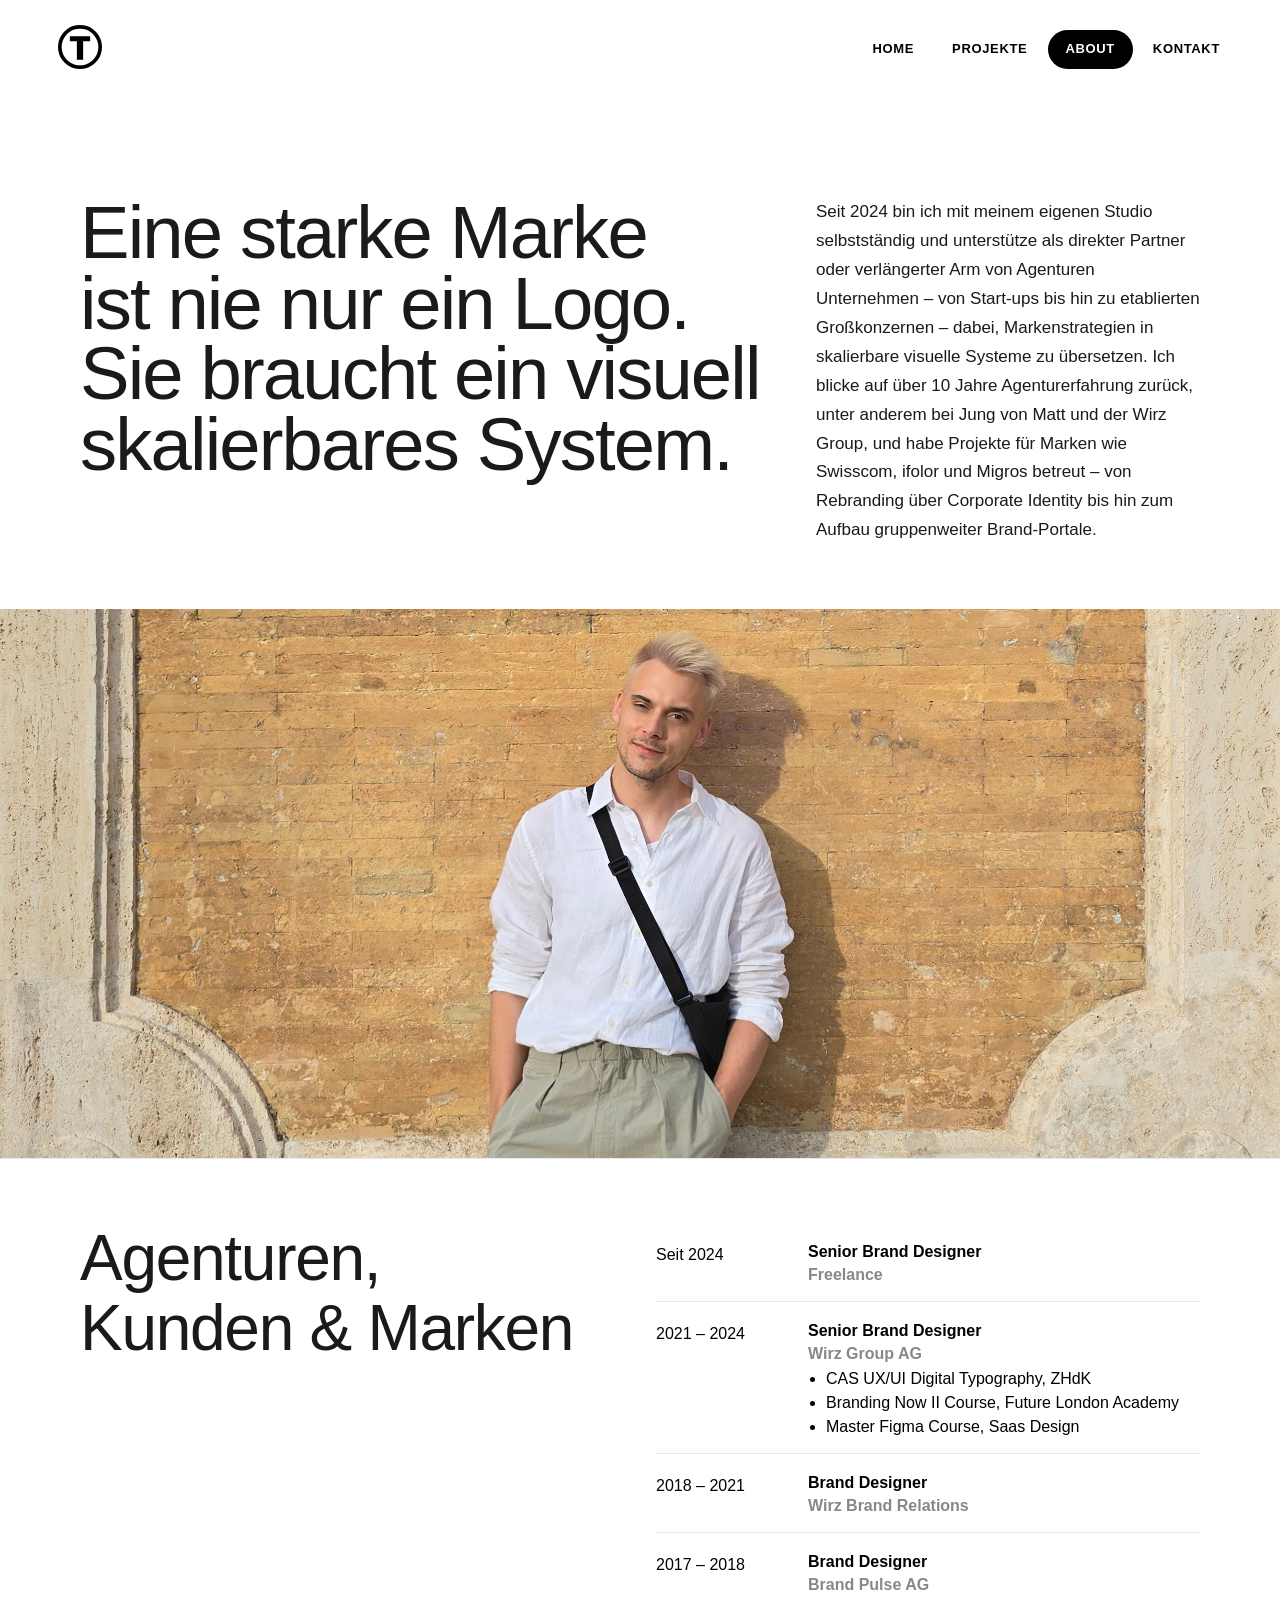
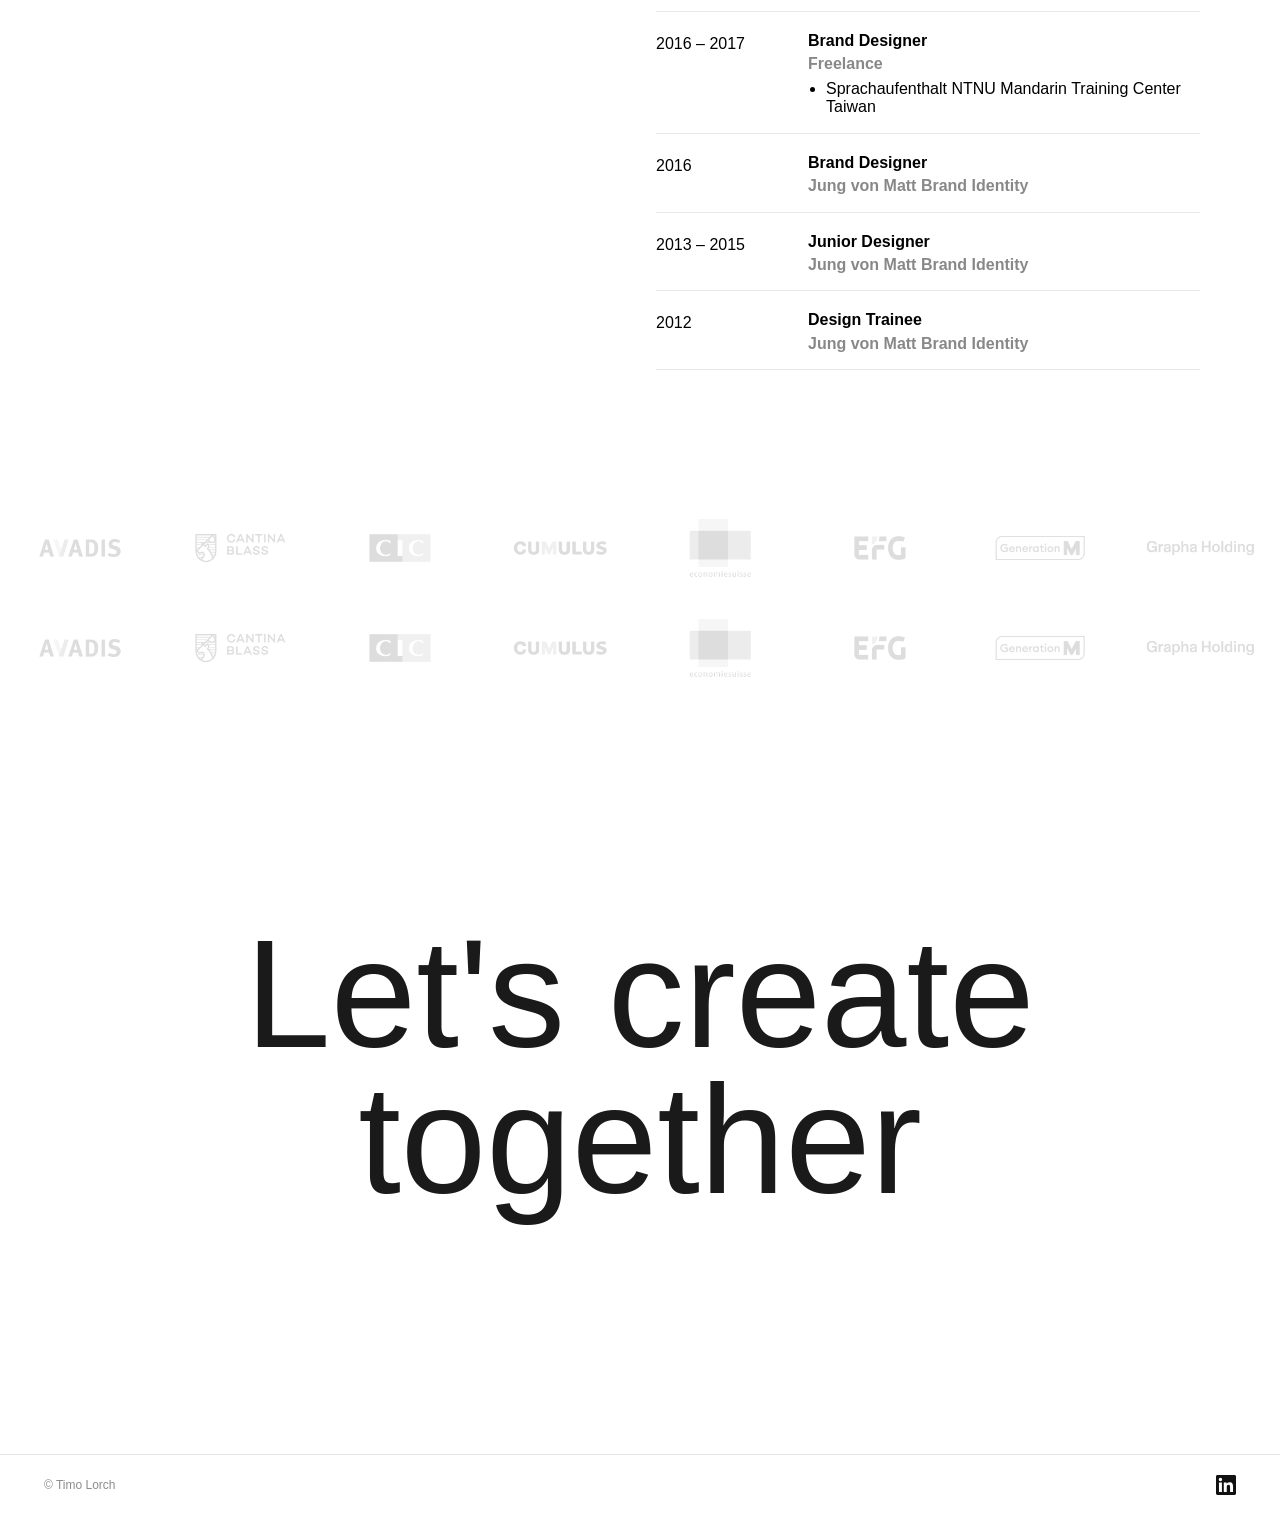
==== commit 8a8cfb7b: "Add favicon and update headline colours - Add T_Logo_Favicon.svg as SVG favicon across all pages - I" ====
--- a/about.html
+++ b/about.html
@@ -6,6 +6,7 @@
   <meta name="theme-color" content="#f5f5f5">
   <title>Timo Lorch · Senior Brand Designer Zürich</title>
   <meta name="description" content="Senior Brand Designer mit Stationen bei Jung von Matt und Wirz Group. Spezialisiert auf Brand Systems, Visual Identity, Brand Guidelines und Design Strategy. CAS UX/UI Digital Typography, ZHdK.">
+  <link rel="icon" type="image/svg+xml" href="assets/Logo/T_Logo_Favicon.svg">
   <link rel="stylesheet" href="css/style.css">
   <style>body { opacity: 0; }</style>
 </head>
--- a/css/style.css
+++ b/css/style.css
@@ -34,6 +34,7 @@
 :root {
   --color-bg: #ffffff;
   --color-text: #1a1a1a;
+  --color-heading: #1a1a1a;
   --color-text-muted: #888888;
   --color-accent: #1a1a1a;
   --color-border: #e8e8e8;
@@ -314,8 +315,8 @@
   font-size: clamp(64px, 12vw, 160px);
   font-weight: 300;
   line-height: 0.95;
-  letter-spacing: -0.025em;
-  color: var(--color-text);
+  letter-spacing: 0;
+  color: var(--color-heading);
   margin: 0;
   cursor: none;
 }
@@ -408,8 +409,8 @@
   font-size: clamp(80px, 13vw, 210px);
   font-weight: 900;
   line-height: 0.88;
-  letter-spacing: -0.03em;
-  color: var(--color-text);
+  letter-spacing: 0;
+  color: var(--color-heading);
   margin: 0;
   opacity: 0;
   transform: translateY(24px);
@@ -567,10 +568,10 @@
 .preloader {
   position: fixed;
   inset: 0;
-  z-index: 1000;
+  z-index: 400000;
   background: var(--color-text);
   display: flex;
-  align-items: flex-end;
+  align-items: center;
   justify-content: flex-start;
   padding: 40px var(--spacing-md);
   pointer-events: none;
@@ -584,7 +585,7 @@
 
 .preloader__count {
   font-family: var(--font-main);
-  font-size: clamp(40px, 8vw, 100px);
+  font-size: clamp(80px, 16vw, 200px);
   font-weight: 300;
   color: #fff;
   line-height: 1;
@@ -1028,6 +1029,7 @@
   font-weight: 300;
   letter-spacing: -0.02em;
   margin-bottom: var(--spacing-md);
+  color: var(--color-heading);
 }
 
 .cta-section__email {
@@ -1103,6 +1105,7 @@
   line-height: 0.95;
   letter-spacing: -0.025em;
   margin: 0;
+  color: var(--color-heading);
   cursor: default;
   white-space: pre-line;
 }
@@ -1374,6 +1377,7 @@
   letter-spacing: -0.02em;
   line-height: 1.1;
   margin-bottom: var(--spacing-lg);
+  color: var(--color-heading);
 }
 
 .case-hero__intro {
@@ -1635,7 +1639,7 @@
   font-weight: 400;
   line-height: 1.2;
   letter-spacing: -0.01em;
-  color: var(--color-text);
+  color: var(--color-heading);
   text-align: left;
   margin: 0;
   padding-top: 0;
@@ -2130,6 +2134,7 @@
   line-height: 1.15;
   letter-spacing: -0.02em;
   margin-bottom: 28px;
+  color: var(--color-heading);
 }
 
 .about-intro__bio {
@@ -2573,7 +2578,7 @@
   font-weight: 300;
   line-height: 0.95;
   letter-spacing: -0.025em;
-  color: var(--color-text);
+  color: var(--color-heading);
   margin: 0;
   cursor: default;
   white-space: pre-line;
@@ -3119,7 +3124,7 @@
   font-weight: 300;
   line-height: 1;
   letter-spacing: -0.025em;
-  color: var(--color-text);
+  color: var(--color-heading);
   margin: 0 0 clamp(24px, 3vw, 48px);
 }
 
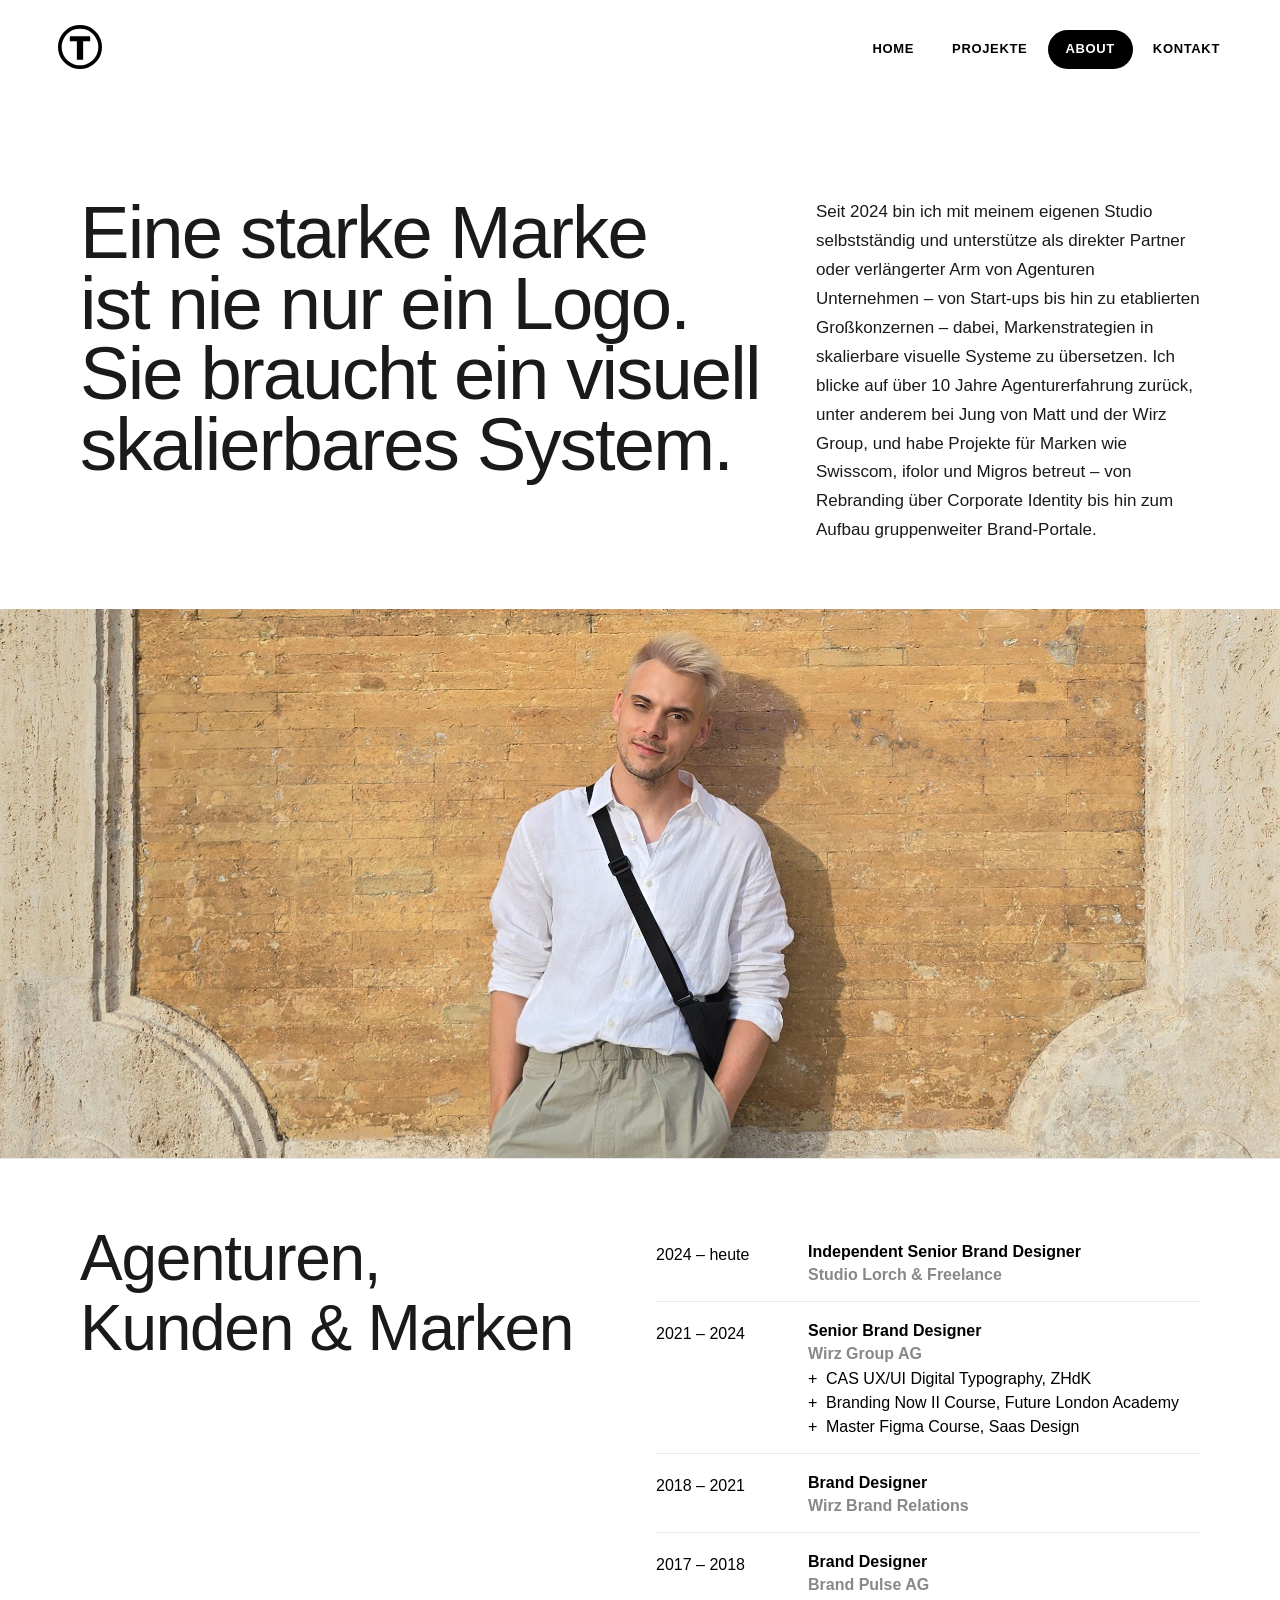
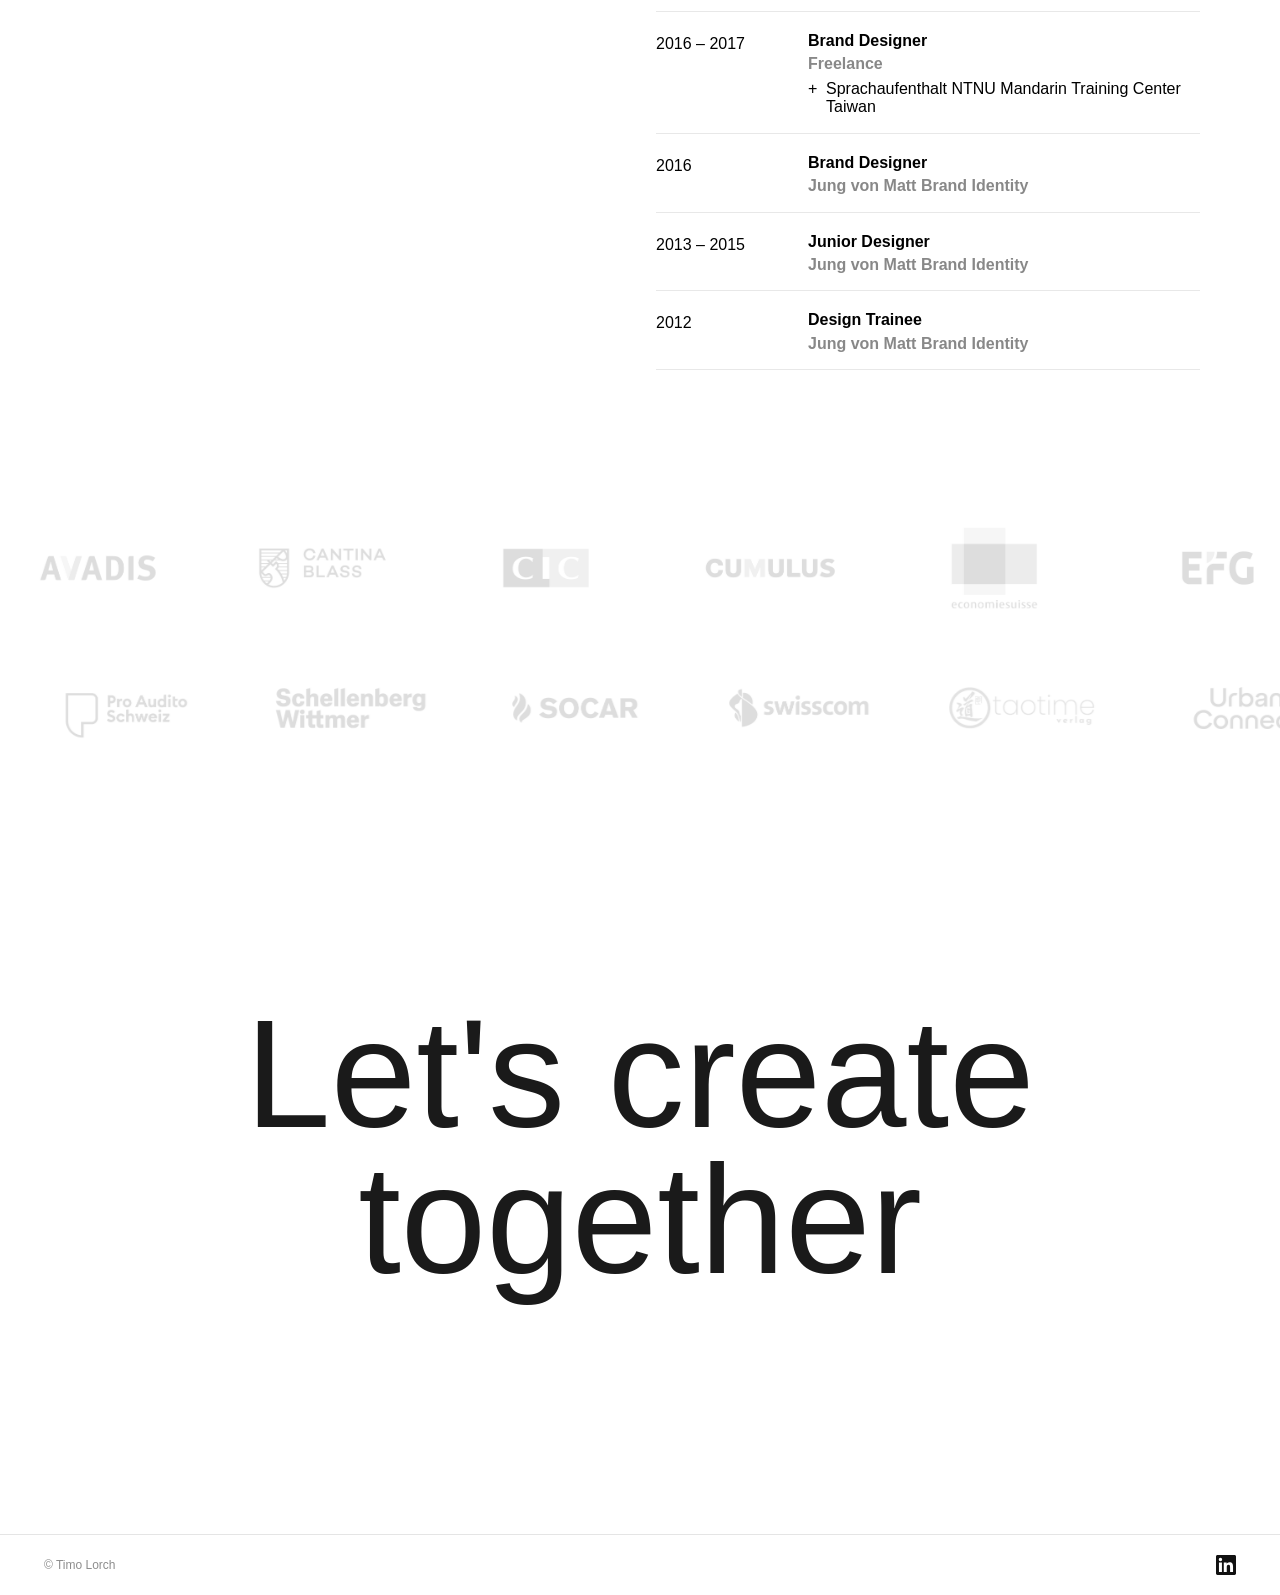
==== commit 38913b8c: "Improve headlines, logo bands, and about page - Variable font hover: prevent line breaks (white-spac" ====
--- a/about.html
+++ b/about.html
@@ -7,7 +7,7 @@
   <title>Timo Lorch · Senior Brand Designer Zürich</title>
   <meta name="description" content="Senior Brand Designer mit Stationen bei Jung von Matt und Wirz Group. Spezialisiert auf Brand Systems, Visual Identity, Brand Guidelines und Design Strategy. CAS UX/UI Digital Typography, ZHdK.">
   <link rel="icon" type="image/svg+xml" href="assets/Logo/T_Logo_Favicon.svg">
-  <link rel="stylesheet" href="css/style.css">
+  <link rel="stylesheet" href="css/style.min.css">
   <style>body { opacity: 0; }</style>
 </head>
 <body class="about">
@@ -31,14 +31,14 @@
 
   <!-- Career Timeline -->
   <section class="timeline-section">
-    <p class="section-label reveal">Agenturen,<br>Kunden &amp; Marken</p>
+    <span class="section-label reveal">Agenturen,<br>Kunden &amp; Marken</span>
     <div class="timeline">
 
       <div class="timeline-item reveal">
-        <span class="timeline-item__period">Seit 2024</span>
-        <div>
-          <div class="timeline-item__role">Senior Brand Designer</div>
-          <div class="timeline-item__company">Freelance</div>
+        <span class="timeline-item__period">2024 – heute</span>
+        <div>
+          <div class="timeline-item__role">Independent Senior Brand Designer</div>
+          <div class="timeline-item__company">Studio Lorch & Freelance</div>
         </div>
       </div>
 
@@ -111,9 +111,9 @@
 
   <!-- Client Logos Carousel -->
   <section class="about-clients">
+
+    <!-- Band 1 (forward): logos 1–12, duplicated for seamless loop -->
     <div class="about-clients__track">
-
-      <!-- Set 1 -->
       <div class="about-client-logo"><img src="assets/images/Logo_Band/AVADIS+Client+Frame.png" alt="Avadis"></div>
       <div class="about-client-logo"><img src="assets/images/Logo_Band/Cantina+Blass+Client+Frame.png" alt="Cantina Blass"></div>
       <div class="about-client-logo"><img src="assets/images/Logo_Band/CIC+Client+Frame.png" alt="CIC"></div>
@@ -126,6 +126,23 @@
       <div class="about-client-logo"><img src="assets/images/Logo_Band/ifolor+Client+Frame.png" alt="ifolor"></div>
       <div class="about-client-logo"><img src="assets/images/Logo_Band/KNF+Client+Frame.png" alt="KNF"></div>
       <div class="about-client-logo"><img src="assets/images/Logo_Band/kweer+Client+Frame.png" alt="kweer"></div>
+      <!-- duplicate for seamless loop -->
+      <div class="about-client-logo"><img src="assets/images/Logo_Band/AVADIS+Client+Frame.png" alt="Avadis"></div>
+      <div class="about-client-logo"><img src="assets/images/Logo_Band/Cantina+Blass+Client+Frame.png" alt="Cantina Blass"></div>
+      <div class="about-client-logo"><img src="assets/images/Logo_Band/CIC+Client+Frame.png" alt="CIC"></div>
+      <div class="about-client-logo"><img src="assets/images/Logo_Band/Cumulus+Client+Frame.png" alt="Cumulus"></div>
+      <div class="about-client-logo"><img src="assets/images/Logo_Band/Economie+Suisse+Client+Frame.png" alt="Economie Suisse"></div>
+      <div class="about-client-logo"><img src="assets/images/Logo_Band/EFG+Client+Frame.png" alt="EFG"></div>
+      <div class="about-client-logo"><img src="assets/images/Logo_Band/Gen+M+Client+Frame.png" alt="Gen M"></div>
+      <div class="about-client-logo"><img src="assets/images/Logo_Band/Grapha+Client+Frame.png" alt="Grapha"></div>
+      <div class="about-client-logo"><img src="assets/images/Logo_Band/GWZ+Client+Frame.png" alt="GWZ"></div>
+      <div class="about-client-logo"><img src="assets/images/Logo_Band/ifolor+Client+Frame.png" alt="ifolor"></div>
+      <div class="about-client-logo"><img src="assets/images/Logo_Band/KNF+Client+Frame.png" alt="KNF"></div>
+      <div class="about-client-logo"><img src="assets/images/Logo_Band/kweer+Client+Frame.png" alt="kweer"></div>
+    </div>
+
+    <!-- Band 2 (reverse): logos 13–24, duplicated for seamless loop -->
+    <div class="about-clients__track about-clients__track--reverse">
       <div class="about-client-logo"><img src="assets/images/Logo_Band/Locher+Client+Frame.png" alt="Locher"></div>
       <div class="about-client-logo"><img src="assets/images/Logo_Band/Migros+Client+Frame.png" alt="Migros"></div>
       <div class="about-client-logo"><img src="assets/images/Logo_Band/Primeo+Energie+Client+Frame.png" alt="Primeo Energie"></div>
@@ -138,20 +155,7 @@
       <div class="about-client-logo"><img src="assets/images/Logo_Band/Vitallife+Client+Frame.png" alt="Vitallife"></div>
       <div class="about-client-logo"><img src="assets/images/Logo_Band/Wild+Client+Frame.png" alt="Wild"></div>
       <div class="about-client-logo"><img src="assets/images/Logo_Band/Yalda+Client+Frame.png" alt="Yalda"></div>
-
-      <!-- Set 2 — duplicate for seamless loop -->
-      <div class="about-client-logo"><img src="assets/images/Logo_Band/AVADIS+Client+Frame.png" alt="Avadis"></div>
-      <div class="about-client-logo"><img src="assets/images/Logo_Band/Cantina+Blass+Client+Frame.png" alt="Cantina Blass"></div>
-      <div class="about-client-logo"><img src="assets/images/Logo_Band/CIC+Client+Frame.png" alt="CIC"></div>
-      <div class="about-client-logo"><img src="assets/images/Logo_Band/Cumulus+Client+Frame.png" alt="Cumulus"></div>
-      <div class="about-client-logo"><img src="assets/images/Logo_Band/Economie+Suisse+Client+Frame.png" alt="Economie Suisse"></div>
-      <div class="about-client-logo"><img src="assets/images/Logo_Band/EFG+Client+Frame.png" alt="EFG"></div>
-      <div class="about-client-logo"><img src="assets/images/Logo_Band/Gen+M+Client+Frame.png" alt="Gen M"></div>
-      <div class="about-client-logo"><img src="assets/images/Logo_Band/Grapha+Client+Frame.png" alt="Grapha"></div>
-      <div class="about-client-logo"><img src="assets/images/Logo_Band/GWZ+Client+Frame.png" alt="GWZ"></div>
-      <div class="about-client-logo"><img src="assets/images/Logo_Band/ifolor+Client+Frame.png" alt="ifolor"></div>
-      <div class="about-client-logo"><img src="assets/images/Logo_Band/KNF+Client+Frame.png" alt="KNF"></div>
-      <div class="about-client-logo"><img src="assets/images/Logo_Band/kweer+Client+Frame.png" alt="kweer"></div>
+      <!-- duplicate for seamless loop -->
       <div class="about-client-logo"><img src="assets/images/Logo_Band/Locher+Client+Frame.png" alt="Locher"></div>
       <div class="about-client-logo"><img src="assets/images/Logo_Band/Migros+Client+Frame.png" alt="Migros"></div>
       <div class="about-client-logo"><img src="assets/images/Logo_Band/Primeo+Energie+Client+Frame.png" alt="Primeo Energie"></div>
@@ -164,16 +168,16 @@
       <div class="about-client-logo"><img src="assets/images/Logo_Band/Vitallife+Client+Frame.png" alt="Vitallife"></div>
       <div class="about-client-logo"><img src="assets/images/Logo_Band/Wild+Client+Frame.png" alt="Wild"></div>
       <div class="about-client-logo"><img src="assets/images/Logo_Band/Yalda+Client+Frame.png" alt="Yalda"></div>
-
-    </div>
+    </div>
+
   </section>
 
 
   <!-- Footer (injected by layout.js) -->
   <div id="site-footer"></div>
 
-  <script src="assets/js/layout.js"></script>
-  <script src="assets/js/preloader.js"></script>
+  <script src="assets/js/layout.min.js"></script>
+  <script src="assets/js/preloader.min.js"></script>
 
   <script>
     (function () {
@@ -196,13 +200,86 @@
       els.forEach(function (el) { io.observe(el); });
     })();
 
-    // Duplicate logo band in reverse direction
-    var track = document.querySelector('.about-clients__track');
-    if (track) {
-      var clone = track.cloneNode(true);
-      clone.classList.add('about-clients__track--reverse');
-      track.parentNode.insertBefore(clone, track);
-    }
+    // Draggable logo bands — JS-driven scroll, no CSS animation conflict
+    (function () {
+      document.querySelectorAll('.about-clients__track').forEach(function (track) {
+        var isReverse = track.classList.contains('about-clients__track--reverse');
+
+        // Kill the CSS animation and take full control with rAF
+        track.style.animation = 'none';
+
+        var pos = 0;
+        var isDragging = false;
+        var lastX = 0;
+        var lastDelta = 0;
+        var momentum = 0;
+        var speed = 0; // computed once we know scrollWidth
+
+        function getX(e) { return e.touches ? e.touches[0].clientX : e.clientX; }
+
+        function wrap() {
+          var half = track.scrollWidth / 2;
+          if (pos <= -half) pos += half;
+          if (pos > 0)      pos -= half;
+        }
+
+        function tick() {
+          if (!isDragging) {
+            if (Math.abs(momentum) > 0.1) {
+              pos += momentum;
+              momentum *= 0.92;
+            } else {
+              momentum = 0;
+              pos += isReverse ? speed : -speed;
+            }
+            wrap();
+          }
+          track.style.transform = 'translateX(' + pos + 'px)';
+          requestAnimationFrame(tick);
+        }
+
+        function onDragStart(e) {
+          isDragging = true;
+          lastX = getX(e);
+          lastDelta = 0;
+          momentum = 0;
+          track.style.cursor = 'grabbing';
+          e.preventDefault();
+        }
+
+        function onDragMove(e) {
+          if (!isDragging) return;
+          var x = getX(e);
+          lastDelta = x - lastX;
+          pos += lastDelta;
+          lastX = x;
+          wrap();
+        }
+
+        function onDragEnd() {
+          if (!isDragging) return;
+          isDragging = false;
+          momentum = lastDelta;
+          track.style.cursor = 'grab';
+        }
+
+        track.style.cursor = 'grab';
+        track.addEventListener('mousedown', onDragStart);
+        track.addEventListener('touchstart', onDragStart, { passive: false });
+        document.addEventListener('mousemove', onDragMove);
+        document.addEventListener('touchmove', onDragMove, { passive: false });
+        document.addEventListener('mouseup', onDragEnd);
+        document.addEventListener('touchend', onDragEnd);
+
+        // Start after layout so scrollWidth is accurate
+        requestAnimationFrame(function () {
+          // Match the old CSS animation pace: half-width in 140s at 60fps
+          speed = (track.scrollWidth / 2) / (140 * 60);
+          requestAnimationFrame(tick);
+        });
+      });
+    })();
+
   </script>
 
 </body>
--- a/css/style.min.css
+++ b/css/style.min.css
@@ -0,0 +1 @@
+@import url(https://rsms.me/inter/inter.css);@font-face{font-family:Satoshi;src:url('../assets/fonts/Satoshi-Variable.woff2') format('woff2'),url('../assets/fonts/Satoshi-Variable.woff') format('woff');font-weight:100 900;font-style:normal;font-display:swap}@font-face{font-family:Satoshi;src:url('../assets/fonts/Satoshi-VariableItalic.woff2') format('woff2'),url('../assets/fonts/Satoshi-VariableItalic.woff') format('woff');font-weight:100 900;font-style:italic;font-display:swap}*,::after,::before{box-sizing:border-box;margin:0;padding:0}:root{--color-bg:#ffffff;--color-text:#1a1a1a;--color-heading:#1a1a1a;--color-text-muted:#888888;--color-accent:#1a1a1a;--color-border:#e8e8e8;--font-main:'Inter var','Inter',-apple-system,BlinkMacSystemFont,'Helvetica Neue',sans-serif;--max-width:1280px;--nav-height:96px;--site-header-height:96px;--site-padding:80px;--spacing-xs:8px;--spacing-sm:16px;--spacing-md:32px;--spacing-lg:64px;--spacing-xl:120px}html{font-size:16px;scroll-behavior:smooth;scrollbar-width:none;color-scheme:light;background-color:#f5f5f5;overflow-x:hidden}html::-webkit-scrollbar{display:none}body{font-family:var(--font-main);background-color:var(--color-bg);color:var(--color-text);line-height:1.6;-webkit-font-smoothing:antialiased;-moz-osx-font-smoothing:grayscale}img{display:block;max-width:100%;height:auto}a{color:inherit;text-decoration:none}.site-header{position:fixed;top:3px;left:36px;z-index:100001;pointer-events:none;mix-blend-mode:difference}.site-back-btn,.site-logo{pointer-events:auto;position:absolute;top:0;left:0;transition:opacity .5s ease,transform .5s ease}.site-back-btn{top:18px;left:18px}.site-back-btn.is-hidden,.site-logo.is-hidden{opacity:0;pointer-events:none;transform:scale(.85)}.site-logo{display:inline-flex;align-items:center;justify-content:center;width:88px;height:88px;color:#fff;text-decoration:none}.site-logo__svg{width:100%;height:100%;overflow:visible}.site-logo__hover{opacity:0;transform-origin:250px 250px}.site-logo-glass{position:fixed;border-radius:50%;background:rgba(255,255,255,.05);backdrop-filter:blur(42px);-webkit-backdrop-filter:blur(42px);pointer-events:none;z-index:100000}.bottom-nav-glass{border-radius:44px;background:rgba(255,255,255,.05);backdrop-filter:blur(42px);-webkit-backdrop-filter:blur(42px);pointer-events:none;z-index:100000}.bottom-nav{position:fixed;top:24px;right:36px;pointer-events:none;z-index:100001;mix-blend-mode:difference}.bottom-nav__list{display:flex;align-items:center;list-style:none;position:relative;background:0 0;border-radius:44px;padding:6px;gap:2px;pointer-events:auto}.bottom-nav__bg{position:absolute;top:6px;bottom:6px;left:6px;width:60px;background:#fff;border-radius:40px;transition:left .3s cubic-bezier(.4, 0, .2, 1),width .3s cubic-bezier(.4, 0, .2, 1),opacity .2s ease;opacity:0;pointer-events:none}.bottom-nav__item{flex:0 1 auto;min-width:0}.bottom-nav__item a{display:block;padding:9px 18px;font-family:var(--font-main);font-size:13px;font-weight:600;letter-spacing:.05em;text-transform:uppercase;white-space:nowrap;color:#fff;text-decoration:none;border-radius:40px;position:relative;z-index:1;cursor:pointer}.bottom-nav__item.is-highlighted a{color:#000}.bottom-nav__item.is-active.is-highlighted a{color:#000}body.is-transitioning .bottom-nav,body.is-transitioning .site-header{mix-blend-mode:normal}body.is-transitioning .bottom-nav__item a{color:rgba(0,0,0,.45)}body.is-transitioning .site-header{opacity:.45}@media (max-width:768px){.bottom-nav{top:auto;right:16px;bottom:20px;left:16px;display:flex;justify-content:center;transition:opacity .3s ease}.bottom-nav-glass{position:fixed!important;top:auto!important;bottom:20px!important;left:50%!important;right:auto!important;transform:translateX(-50%)}.bottom-nav-glass.is-hidden-bottom,.bottom-nav.is-hidden-bottom{opacity:0!important;pointer-events:none}.bottom-nav__list{max-width:100%}.bottom-nav__item a{padding:9px clamp(6px,2.2vw,18px);font-size:clamp(9px, 3vw, 13px);letter-spacing:.04em}}body.home .home-footer{position:static;margin:0}.home-footer{margin-top:auto;margin-left:-36px;margin-right:-36px;background:var(--color-bg);display:flex;flex-direction:column;flex-shrink:0}.home-footer__body{display:flex;flex-direction:column;align-items:center;justify-content:center;text-align:center;padding:160px var(--site-padding) 240px;gap:40px}.wght-char{display:inline-block}.home-footer__headline{font-size:clamp(64px, 12vw, 160px);font-weight:300;line-height:.95;letter-spacing:0;color:var(--color-heading);margin:0;cursor:none}.home-footer__bar{display:flex;justify-content:space-between;align-items:center;padding:20px var(--site-padding);border-top:1px solid rgba(0,0,0,.1)}.home-footer__copy{font-size:12px;color:rgba(0,0,0,.45)}.home-footer__link{display:flex;align-items:center;color:#111;text-decoration:none;transition:opacity .2s}.home-footer__link:hover{opacity:.5}.home-footer--page{margin-left:0;margin-right:0;margin-top:0}@keyframes marquee-scroll{from{transform:translateX(0)}to{transform:translateX(-50%)}}body.home{overflow:auto}.home-stage{position:relative;inset:0;display:flex;overflow:hidden}.home-stage__left{flex:0 0 44%;position:relative;display:flex;flex-direction:column;justify-content:flex-end;padding:0 36px 80px 60px;overflow:visible}.home-cat-label{position:absolute;left:28px;top:50%;transform:translateY(-50%) rotate(-90deg);transform-origin:center center;font-size:10px;letter-spacing:.14em;text-transform:uppercase;color:var(--color-text-muted);white-space:nowrap;user-select:none}.home-cat-label__plus{display:inline-block;margin-left:5px;color:var(--color-text)}.home-word{font-family:'Playfair Display',Georgia,'Times New Roman',serif;font-size:clamp(80px, 13vw, 210px);font-weight:900;line-height:.88;letter-spacing:0;color:var(--color-heading);margin:0;opacity:0;transform:translateY(24px);transition:opacity .9s ease .2s,transform .9s var(--ease-reveal) .2s}body.loaded .home-word{opacity:1;transform:translateY(0)}.home-slide-btn{position:fixed;left:44%;top:50vh;transform:translate(-50%,-50%);z-index:20;width:76px;height:76px;border-radius:50%;border:1.5px solid var(--color-text);background:rgba(255,255,255,.92);backdrop-filter:blur(6px);font-family:var(--font-main);font-size:11px;letter-spacing:.08em;color:var(--color-text);cursor:pointer;transition:background .25s,color .25s;display:flex;align-items:center;justify-content:center}.home-slide-btn:hover{background:var(--color-text);color:#fff}.home-stage__right{flex:1;overflow:hidden;display:flex;flex-direction:column;padding:80px 0 52px 16px;min-width:0}.home-cards{flex:1;overflow:hidden;min-height:0}.home-cards__track{display:flex;align-items:stretch;gap:10px;height:100%;transition:transform .65s cubic-bezier(.76, 0, .24, 1);will-change:transform}.home-card{flex:0 0 calc(50% - 5px);display:flex;flex-direction:column;text-decoration:none;color:inherit}.home-card:hover .home-card__img img{transform:scale(1.03)}.home-card__cat{font-size:10px;letter-spacing:.14em;text-transform:uppercase;color:var(--color-text-muted);margin-bottom:10px;flex-shrink:0}.home-card__img{flex:1;overflow:hidden;background:var(--color-border);min-height:0}.home-card__img img{width:100%;height:100%;object-fit:cover;transition:transform .55s ease}.home-card__meta{flex-shrink:0;margin-top:12px;padding-bottom:4px}.home-card__type{display:block;font-size:10px;letter-spacing:.12em;text-transform:uppercase;color:var(--color-text-muted);margin-bottom:4px}.home-card__name{font-size:15px;font-weight:400;line-height:1.3;letter-spacing:-.01em;margin:0}@media (max-width:768px){.home-stage{flex-direction:column}.home-stage__left{flex:0 0 auto;padding:100px 24px 32px 44px;justify-content:flex-start}.home-word{font-size:clamp(72px, 20vw, 120px)}.home-slide-btn{display:none}.home-stage__right{flex:1;padding:0 20px 60px 20px}.home-card{flex:0 0 70vw}}.preloader{position:fixed;inset:0;z-index:400000;background:var(--color-text);display:flex;align-items:center;justify-content:flex-start;padding:40px var(--spacing-md);pointer-events:none;transform:translateY(0);transition:transform 1s cubic-bezier(.76, 0, .24, 1)}.preloader.hide{transform:translateY(-100%)}.preloader__count{font-family:var(--font-main);font-size:clamp(80px, 16vw, 200px);font-weight:300;color:#fff;line-height:1;letter-spacing:-.04em}body.loading{overflow:hidden}body.loaded{opacity:1;transform:none;transform-origin:center top;transition:opacity .45s ease,transform .45s cubic-bezier(.22, 1, .36, 1)}body.page-leave{pointer-events:none}:root{--ease-reveal:cubic-bezier(0.11, 0.82, 0.39, 0.92)}.nav__logo{display:flex;align-items:center;overflow:hidden}.nav__logo img{height:36px;width:auto;transform:translateY(110%);opacity:0;transition:transform .85s var(--ease-reveal),opacity .5s ease}body.loaded .nav__logo img{transform:translateY(0);opacity:1}.nav{position:fixed;top:0;left:0;right:0;z-index:100;height:var(--nav-height);display:flex;align-items:center;justify-content:space-between;padding:0 var(--spacing-md);background:rgba(255,255,255,.95);backdrop-filter:blur(8px);border-bottom:1px solid transparent;transition:border-color .3s}.nav.scrolled{border-color:var(--color-border)}.nav__links{display:flex;align-items:center;gap:var(--spacing-md);list-style:none}.nav__links a{font-size:14px;font-weight:400;letter-spacing:.02em;color:var(--color-text);transition:opacity .2s}.nav__links a:hover{opacity:.5}.nav__links a.active{font-weight:500}.page{padding-top:var(--nav-height)}.hero{padding:var(--spacing-xl) var(--spacing-md) var(--spacing-lg);max-width:var(--max-width);margin:0 auto}.hero__eyebrow{font-size:13px;font-weight:400;letter-spacing:.08em;text-transform:uppercase;color:var(--color-text-muted);margin-bottom:var(--spacing-sm)}.hero__title{font-size:clamp(36px, 6vw, 80px);font-weight:300;line-height:1.1;letter-spacing:-.02em;max-width:900px}.hero__title em{font-style:italic}.hero__cta{display:inline-flex;align-items:center;gap:8px;margin-top:var(--spacing-md);font-size:15px;font-weight:500;color:var(--color-text);transition:gap .2s}.hero__cta:hover{gap:14px}.featured-projects{padding:var(--spacing-lg) var(--spacing-md);max-width:var(--max-width);margin:0 auto}.featured-projects__header{display:flex;align-items:baseline;justify-content:space-between;margin-bottom:var(--spacing-md);padding-bottom:var(--spacing-sm);border-bottom:1px solid var(--color-border)}.featured-projects__label{font-size:12px;letter-spacing:.1em;text-transform:uppercase;color:var(--color-text-muted)}.featured-projects__all{font-size:13px;font-weight:500;display:flex;align-items:center;gap:6px;transition:gap .2s}.featured-projects__all:hover{gap:10px}.projects-list{display:flex;flex-direction:column;gap:0}.project-row{display:grid;grid-template-columns:1fr 2fr 120px 120px;align-items:center;padding:var(--spacing-md) 0;border-bottom:1px solid var(--color-border);gap:var(--spacing-md);cursor:pointer;transition:opacity .2s;text-decoration:none;color:inherit}.project-row:hover{opacity:.6}.project-row__index{font-size:12px;color:var(--color-text-muted)}.project-row__name{font-size:20px;font-weight:400;letter-spacing:-.01em}.project-row__category{font-size:13px;color:var(--color-text-muted)}.project-row__year{font-size:13px;color:var(--color-text-muted);text-align:right}.project-row--coming-soon{pointer-events:none}.project-row--coming-soon .project-row__name{color:#aaa}.coming-soon-tag{display:inline-block;font-size:10px;letter-spacing:.08em;text-transform:uppercase;background:var(--color-text);color:#fff;padding:3px 8px;border-radius:20px;margin-left:10px;vertical-align:middle}.projects-grid{padding:var(--spacing-lg) var(--spacing-md);max-width:var(--max-width);margin:0 auto;display:grid;grid-template-columns:repeat(3,1fr);gap:var(--spacing-md)}.project-card{display:block;text-decoration:none;color:inherit}.project-card__image{aspect-ratio:2/3;overflow:hidden;background:var(--color-border);margin-bottom:var(--spacing-sm)}.project-card__image img{width:100%;height:100%;object-fit:cover;transition:transform .5s ease}.project-card:hover .project-card__image img{transform:scale(1.04)}.project-card--no-link{pointer-events:none}.project-card__meta{display:flex;justify-content:space-between;align-items:baseline}.project-card__name{font-size:15px;font-weight:500;letter-spacing:.02em;text-transform:uppercase}.project-card__info{font-size:12px;color:var(--color-text-muted);text-align:right}.project-card__services{font-size:12px;color:var(--color-text-muted);margin-top:4px}.works-layout{max-width:var(--max-width);margin:0 auto;padding:var(--spacing-lg) var(--spacing-md) 0;display:grid;grid-template-columns:1fr 540px;gap:0 var(--spacing-lg);align-items:start}.works-sticky{position:sticky;top:var(--site-header-height);height:calc(100vh - var(--site-header-height));display:grid;grid-template-columns:150px 1fr;gap:0 var(--spacing-md);padding:var(--spacing-lg) 0}.work-section{display:flex;align-items:flex-end;gap:var(--spacing-md);padding:var(--spacing-lg) 0;border-top:1px solid var(--color-border)}.work-section:first-child{padding-top:0;border-top:none}.work-section__num{font-size:clamp(56px, 6vw, 88px);font-weight:300;line-height:1;letter-spacing:-.04em;flex-shrink:0;width:76px;color:var(--color-text)}.work-section__images{flex:1;display:flex;flex-direction:column;gap:10px}.work-section__images img{width:100%;height:auto;display:block}.works-index{display:flex;flex-direction:column;justify-content:center;gap:2px}.works-index__item{display:block;font-size:12px;font-weight:400;letter-spacing:.01em;color:var(--color-text-muted);text-decoration:none;padding:5px 0;line-height:1.3;transition:color .3s;cursor:default}a.works-index__item{cursor:pointer}.works-index__item.active{color:var(--color-text);font-weight:500}a.works-index__item:hover{color:var(--color-text)}.works-index__soon{font-size:9px;letter-spacing:.07em;text-transform:uppercase;opacity:.5;margin-left:6px}.works-preview{position:relative;overflow:hidden;background:var(--color-border)}.works-preview__img{position:absolute;inset:0;width:100%;height:100%;object-fit:cover;opacity:0;transition:opacity .55s ease}.works-preview__img.active{opacity:1}.cta-section{padding:var(--spacing-xl) var(--spacing-md);max-width:var(--max-width);margin:0 auto;border-top:1px solid var(--color-border)}.cta-section__title{font-size:clamp(28px, 4vw, 56px);font-weight:300;letter-spacing:-.02em;margin-bottom:var(--spacing-md);color:var(--color-heading)}.cta-section__email{font-size:clamp(20px, 3vw, 40px);font-weight:300;letter-spacing:-.01em;color:var(--color-text);text-decoration:underline;text-underline-offset:4px;transition:opacity .2s}.cta-section__email:hover{opacity:.6}.footer{padding:var(--spacing-md);max-width:var(--max-width);margin:0 auto;display:flex;align-items:center;justify-content:space-between;border-top:1px solid var(--color-border)}.footer__copy{font-size:13px;color:var(--color-text-muted)}.footer__social{display:flex;gap:var(--spacing-sm)}.footer__social a{font-size:13px;color:var(--color-text-muted);transition:color .2s}.footer__social a:hover{color:var(--color-text)}.about-hero{padding-top:calc(var(--site-header-height) + 8vw)}.about-hero__text{padding:0 var(--site-padding) clamp(40px,5vw,80px);max-width:2000px;margin:0 auto}.about-hero__inner{display:flex;justify-content:space-between;align-items:flex-start;gap:32px;padding:0 var(--site-padding) clamp(40px,5vw,80px);max-width:2000px;margin:0 auto}.about-hero__headline{font-family:var(--font-main);font-size:clamp(28px, 5.8vw, 104px);font-weight:300;line-height:.95;letter-spacing:-.025em;margin:0;color:var(--color-heading);cursor:default;white-space:pre-line}.about-hero__bio-grid{display:grid;grid-template-columns:1fr auto;gap:clamp(24px,3vw,56px);align-items:start}.about-hero__bio-main{font-size:clamp(13px, 1.5vw, 17px);line-height:1.7;max-width:30vw;min-width:200px;flex-shrink:0}.about-hero__bio-col{font-size:14px;line-height:1.7;color:var(--color-text-muted);max-width:340px}.about-hero__img{width:100%;aspect-ratio:21/9;overflow:hidden}.about-hero__img img{width:100%;height:100%;object-fit:cover;object-position:center 25%}.timeline-section{padding:var(--spacing-lg) var(--site-padding);max-width:1440px;margin:0 auto;border-top:1px solid var(--color-border);display:grid;grid-template-columns:1fr 1fr;gap:var(--spacing-md)}.section-label{font-size:clamp(32px, 5vw, 72px);font-weight:300;line-height:1.1;letter-spacing:-.02em;color:var(--color-text);position:sticky;top:calc(var(--site-header-height) + 24px);align-self:start}a.section-label{text-decoration:none;transition:opacity .2s ease}a.section-label:hover{opacity:.5}.timeline{display:flex;flex-direction:column;grid-column:2}.timeline-item{display:grid;grid-template-columns:120px 1fr;gap:var(--spacing-md);padding:var(--spacing-sm) 0;border-bottom:1px solid var(--color-border);align-items:start}.timeline-item__period{font-size:16px;color:#000;padding-top:3px;white-space:nowrap}.timeline-item__role{font-size:16px;font-weight:600;color:#000;white-space:nowrap}.timeline-item__company{font-size:16px;font-weight:600;color:var(--color-text-muted);margin-top:2px;line-height:1.15}.timeline-item__notes{margin-top:6px;display:flex;flex-direction:column;gap:6px;list-style:none;padding-left:0;margin-bottom:0}.timeline-item__note{font-size:16px;font-weight:400;color:#000;line-height:1.15;padding-left:18px;position:relative}.timeline-item__note::before{content:'+';position:absolute;left:0}.clients-section{padding:var(--spacing-lg) var(--spacing-md);max-width:var(--max-width);margin:0 auto;border-top:1px solid var(--color-border)}.clients-grid{display:grid;grid-template-columns:repeat(6,1fr);gap:var(--spacing-sm);margin-top:var(--spacing-md)}.client-logo{aspect-ratio:1;overflow:hidden}.client-logo img{width:100%;height:100%;object-fit:contain;filter:grayscale(100%);opacity:.6;transition:opacity .2s,filter .2s}.client-logo img:hover{filter:grayscale(0%);opacity:1}.about-clients{overflow:hidden;padding:var(--spacing-lg) 0}.about-clients__track{display:flex;gap:0;width:max-content;animation:about-logos-scroll 140s linear infinite;will-change:transform}.about-clients__track:hover{animation-play-state:running}@keyframes about-logos-scroll{from{transform:translateX(0)}to{transform:translateX(-50%)}}@keyframes about-logos-scroll-reverse{from{transform:translateX(-50%)}to{transform:translateX(0)}}.about-clients__track--reverse{animation:about-logos-scroll-reverse 280s linear infinite}.about-client-logo{flex-shrink:0;width:224px;height:140px;display:flex;align-items:center;justify-content:center;padding:0 34px}.about-client-logo img{max-width:100%;max-height:84px;object-fit:contain;filter:grayscale(100%);opacity:.45}.education-section{padding:var(--spacing-lg) var(--site-padding);max-width:1440px;margin:0 auto;border-top:1px solid var(--color-border)}.education-grid{display:grid;grid-template-columns:repeat(2,1fr);gap:var(--spacing-sm);margin-top:var(--spacing-md)}.education-item{padding:var(--spacing-sm) 0;border-bottom:1px solid var(--color-border)}.education-item__title{font-size:15px;font-weight:500}.education-item__org{font-size:13px;color:var(--color-text-muted);margin-top:4px}.case-hero{padding:var(--spacing-xl) var(--site-padding) var(--spacing-lg);max-width:var(--max-width);margin:0 auto}.site-back-btn{display:inline-flex;align-items:center;justify-content:center;width:52px;height:52px;font-family:'Inter var',Inter,sans-serif;font-size:28px;line-height:1;color:#fff;text-decoration:none;font-variation-settings:'wght' 300}.case-hero__category{font-size:12px;letter-spacing:.1em;text-transform:uppercase;color:var(--color-text-muted);margin-bottom:var(--spacing-xs)}.case-hero__title{font-size:clamp(32px, 5vw, 72px);font-weight:300;letter-spacing:-.02em;line-height:1.1;margin-bottom:var(--spacing-lg);color:var(--color-heading)}.case-hero__intro{display:grid;grid-template-columns:1fr 1fr;gap:var(--spacing-lg);align-items:start;margin-bottom:var(--spacing-lg)}.case-hero__intro .case-hero__title{margin-bottom:0}.case-hero__intro .case-description{max-width:none;margin-bottom:0;padding-top:.2em}.case-meta{display:grid;grid-template-columns:repeat(4,1fr);gap:var(--spacing-sm);padding:var(--spacing-md) 0;border-top:1px solid var(--color-border);border-bottom:1px solid var(--color-border);margin-bottom:var(--spacing-lg)}.case-meta__label{font-size:11px;letter-spacing:.1em;text-transform:uppercase;color:var(--color-text-muted);margin-bottom:var(--spacing-xs)}.case-meta__value{font-size:14px;font-weight:500;line-height:1.4}.case-description{max-width:640px;font-size:17px;line-height:1.75;color:#444;margin-bottom:var(--spacing-lg)}.case-gallery{padding:0 var(--site-padding) var(--spacing-lg);max-width:var(--max-width);margin:0 auto}.case-gallery__full{width:100%;margin-bottom:var(--spacing-md);overflow:hidden}.case-gallery__full img,.case-gallery__full video{width:100%;aspect-ratio:16/9;object-fit:cover;display:block}.case-gallery__full--natural img,.case-gallery__full--natural video{aspect-ratio:auto;object-fit:contain}.case-gallery__grid--natural.case-gallery__grid--2 img,.case-gallery__grid--natural.case-gallery__grid--2 video{aspect-ratio:auto;object-fit:contain}.case-gallery__grid{display:grid;gap:var(--spacing-md);margin-bottom:var(--spacing-md)}.case-gallery__grid--2{grid-template-columns:1fr 1fr}.case-gallery__grid--3{grid-template-columns:1fr 1fr 1fr}.case-gallery__grid--2 img,.case-gallery__grid--2 video{width:100%;aspect-ratio:1/1;object-fit:cover;display:block}.case-gallery__grid--3 img,.case-gallery__grid--3 video{width:100%;height:100%;object-fit:cover}.case-video-hero{width:100%;aspect-ratio:1/1;max-height:750px;background:#111;overflow:hidden;margin-top:0}.case-video-hero+.page{padding-top:0}.case-video-hero+.page>.case-hero{padding-top:80px}.case-video-hero img,.case-video-hero video{width:100%;height:100%;object-fit:cover;display:block}.case-gallery-bleed{width:100%;margin-bottom:var(--spacing-md);overflow:hidden}.case-gallery-bleed img,.case-gallery-bleed video{width:100%;height:auto;display:block}.case-expand{margin-top:30px}.case-expand__toggle{display:flex;align-items:center;gap:10px;background:0 0;border:none;border-top:1px solid var(--color-border);width:100%;text-align:left;cursor:pointer;font-family:var(--font-main);font-size:11px;letter-spacing:.1em;text-transform:uppercase;color:var(--color-text-muted);padding:14px 0;transition:color .2s}.case-expand__toggle:hover{color:var(--color-text)}.case-expand__icon{display:inline-flex;align-items:center;justify-content:center;width:18px;height:18px;border:1px solid currentColor;border-radius:50%;font-size:0;flex-shrink:0;position:relative}.case-expand__icon::before{content:'';position:absolute;width:8px;height:1px;background:currentColor;top:50%;left:50%;transform:translate(-50%,-50%)}.case-expand__icon::after{content:'';position:absolute;width:1px;height:8px;background:currentColor;top:50%;left:50%;transform:translate(-50%,-50%);transition:opacity .25s ease}.case-expand.is-open .case-expand__icon::after{opacity:0}.case-expand__body{overflow:hidden;max-height:0;opacity:0;transition:max-height .4s ease,opacity .3s ease}.case-expand.is-open .case-expand__body{max-height:400px;opacity:1}.case-meta--expand{border-top:none;padding-top:var(--spacing-sm);margin-bottom:var(--spacing-sm)}.related-section{padding:var(--spacing-lg) var(--site-padding);max-width:var(--max-width);margin:0 auto;border-top:1px solid var(--color-border);display:grid;grid-template-columns:1fr 1fr;gap:var(--spacing-md);align-items:start}.related-section__title{font-size:clamp(22px, 3vw, 40px);font-weight:400;line-height:1.2;letter-spacing:-.01em;color:var(--color-heading);text-align:left;margin:0;padding-top:0}.related-grid{display:grid;grid-template-columns:repeat(3,1fr);gap:var(--spacing-sm)}.related-card{display:block;text-decoration:none;color:inherit}.related-card__image{aspect-ratio:1/1;overflow:hidden;background:var(--color-border);margin-bottom:var(--spacing-xs)}.related-card__image img{width:100%;height:100%;object-fit:cover;transition:transform .5s ease}.related-card:hover .related-card__image img{transform:scale(1.04)}.related-card__name{font-size:14px;font-weight:500;text-transform:uppercase;letter-spacing:.04em;color:var(--color-text-muted);transition:color .2s ease}.related-card:hover .related-card__name{color:var(--color-text)}body.projekte{overflow:auto;height:auto}.projekte-frame{position:fixed;left:0;right:10px;top:var(--site-header-height);bottom:0;display:grid;grid-template-columns:22% 28% 1fr}.projekte-left{display:flex;align-items:center;padding:48px 40px;overflow:hidden}.projekte-left__inner{transition:opacity .22s ease}.projekte-left__num{display:block;font-size:clamp(64px, 6.5vw, 108px);font-weight:300;line-height:1;letter-spacing:-.04em;color:var(--color-text);margin-bottom:16px}.projekte-left__name{display:block;font-size:clamp(13px, 1.3vw, 20px);font-weight:400;line-height:1.3;letter-spacing:-.01em;max-width:220px;margin-bottom:22px}.projekte-left__link{display:inline-flex;align-items:center;gap:6px;font-size:11px;letter-spacing:.1em;text-transform:uppercase;color:var(--color-text-muted);transition:color .2s,gap .2s}.projekte-left__link:hover{color:var(--color-text);gap:10px}.projekte-middle{overflow-y:scroll;scrollbar-width:none;padding:24px 18px;display:flex;flex-direction:column;gap:8px;border-left:1px solid var(--color-border);border-right:1px solid var(--color-border)}.projekte-middle::-webkit-scrollbar{display:none}.projekte-group{display:flex;flex-direction:column;gap:8px}.projekte-group+.projekte-group{margin-top:28px}.projekte-thumb{width:100%;height:auto;display:block;transition:opacity .15s}.projekte-right{position:relative;overflow:hidden}.projekte-preview{position:absolute;inset:40px;width:calc(100% - 80px);height:calc(100% - 80px);object-fit:cover;opacity:1;transition:opacity .45s ease}.projekte-preview--hidden{opacity:0}.projekte-progress{position:fixed;right:0;top:var(--site-header-height);bottom:0;width:10px;background:var(--color-border);z-index:150;pointer-events:none}.projekte-progress__fill{width:100%;background:#c8ff00;height:0%;transition:height .1s linear}@media (max-width:1024px){.works-layout{grid-template-columns:1fr}.works-sticky{display:none}.projects-grid{grid-template-columns:repeat(2,1fr)}.clients-grid{grid-template-columns:repeat(4,1fr)}.case-meta{grid-template-columns:repeat(2,1fr);gap:var(--spacing-md)}}@media (max-width:768px){:root{--spacing-lg:48px;--spacing-xl:80px}.nav{position:absolute;padding:0 var(--spacing-sm)}.project-row{grid-template-columns:1fr auto;gap:var(--spacing-sm)}.project-row__category,.project-row__index{display:none}.about-hero{grid-template-columns:1fr;gap:var(--spacing-lg)}.about-hero__content{padding-top:0}.projects-grid{grid-template-columns:1fr 1fr}.clients-grid{grid-template-columns:repeat(3,1fr)}.timeline-section{grid-template-columns:1fr}.timeline{grid-column:1}.section-label{position:static;font-weight:600}.timeline-item{grid-template-columns:120px 1fr}.education-grid{grid-template-columns:1fr}.related-section{grid-template-columns:1fr}.related-grid{grid-template-columns:1fr;max-width:75%;margin:0 auto}.case-hero__title{font-size:40px}.home-card__name,.proj-card__name,.project-card__name,.projects-section .home-card__name,.related-card__name{font-weight:600}.about-hero__headline,.hero__headline,.home-footer__headline{font-weight:600}}@media (max-width:480px){:root{--spacing-md:24px;--spacing-lg:40px;--spacing-xl:60px}.projects-grid{grid-template-columns:1fr}.clients-grid{grid-template-columns:repeat(3,1fr)}.case-gallery__grid--2,.case-gallery__grid--3{grid-template-columns:1fr}.case-meta{grid-template-columns:1fr 1fr}}body.about{overflow:auto;height:auto}.about-frame{position:fixed;inset:0;display:flex;flex-direction:column;padding:28px 36px 0;overflow:hidden}.about-columns{flex:1;display:grid;grid-template-columns:1fr 1fr 1fr;gap:40px;margin-top:clamp(80px,16vh,140px);min-height:0}.about-col-portrait{min-height:0;align-self:start}.about-col-portrait img{width:100%;height:auto;max-height:calc(100vh - 240px);object-fit:contain;object-position:top left}.about-col-ausbildung,.about-col-karriere{display:flex;flex-direction:column;min-height:0;overflow:hidden}.about-col-label{font-size:11px;letter-spacing:.1em;text-transform:uppercase;color:var(--color-text-muted);margin-bottom:18px;flex-shrink:0}.about-timeline{flex:1;overflow:hidden;display:flex;flex-direction:column}.about-timeline-item{display:grid;grid-template-columns:100px 1fr;gap:12px;padding:9px 0;border-bottom:1px solid var(--color-border);flex-shrink:0}.about-timeline-item:first-child{border-top:1px solid var(--color-border)}.about-timeline-item__period{font-size:11px;color:var(--color-text-muted);padding-top:2px}.about-timeline-item__role{font-size:13px;font-weight:500;line-height:1.3}.about-timeline-item__company{font-size:12px;color:var(--color-text-muted);margin-top:2px}.about-edu-list{flex:1;overflow:hidden;display:flex;flex-direction:column}.about-edu-item{padding:12px 0;border-bottom:1px solid var(--color-border);flex-shrink:0}.about-edu-item:first-child{border-top:1px solid var(--color-border)}.about-edu-item__title{font-size:14px;font-weight:500;line-height:1.3}.about-edu-item__org{font-size:12px;color:var(--color-text-muted);margin-top:4px}.about-page{display:grid;grid-template-columns:1fr 1fr;padding-top:var(--site-header-height);align-items:start}.about-portrait{position:sticky;top:var(--site-header-height);height:calc(100vh - var(--site-header-height));overflow:hidden}.about-portrait__img{width:100%;height:100%;object-fit:cover;object-position:center top}.about-content{padding:60px 48px 80px;border-left:1px solid var(--color-border)}.about-content .about-edu-list,.about-content .about-timeline{flex:none;overflow:visible}.about-intro{margin-bottom:48px}.about-intro__title{font-size:clamp(24px, 2.6vw, 40px);font-weight:300;line-height:1.15;letter-spacing:-.02em;margin-bottom:28px;color:var(--color-heading)}.about-intro__bio{font-size:15px;line-height:1.75;color:var(--color-text-muted);margin-bottom:14px}.about-intro__bio:last-child{margin-bottom:0}.about-section{padding-top:var(--spacing-md);margin-top:var(--spacing-md);border-top:1px solid var(--color-border)}.reveal{opacity:0;transform:translateY(16px);transition:opacity .6s ease,transform .6s cubic-bezier(.22, 1, .36, 1)}.reveal.is-visible{opacity:1;transform:translateY(0)}.about-hero__bio-grid .reveal:nth-child(2){transition-delay:80ms}.about-hero__bio-grid .reveal:nth-child(3){transition-delay:0.16s}.about-timeline .about-timeline-item.reveal:nth-child(2){transition-delay:50ms}.about-timeline .about-timeline-item.reveal:nth-child(3){transition-delay:0.10s}.about-timeline .about-timeline-item.reveal:nth-child(4){transition-delay:0.15s}.about-timeline .about-timeline-item.reveal:nth-child(5){transition-delay:0.20s}.about-timeline .about-timeline-item.reveal:nth-child(6){transition-delay:0.25s}.about-timeline .about-timeline-item.reveal:nth-child(7){transition-delay:0.30s}.about-timeline .about-timeline-item.reveal:nth-child(8){transition-delay:0.35s}.about-edu-list .about-edu-item.reveal:nth-child(2){transition-delay:50ms}.about-edu-list .about-edu-item.reveal:nth-child(3){transition-delay:0.10s}.about-edu-list .about-edu-item.reveal:nth-child(4){transition-delay:0.15s}.projekte-group__header{display:none}.projekte-overview{padding:calc(var(--site-header-height) + 60px) var(--site-padding) 120px;max-width:none;margin:0}.projekte-overview__grid{display:grid;grid-template-columns:repeat(3,1fr);gap:80px 48px}.proj-card{display:block;text-decoration:none;color:inherit}.proj-card__img{aspect-ratio:2/3;overflow:hidden;background:var(--color-border);margin-bottom:16px;position:relative}.proj-card__img img{width:100%;height:100%;object-fit:cover;display:block;transition:transform .35s ease}a.proj-card:hover .proj-card__img img{transform:scale(1.1)}.proj-card__img video{width:100%;height:100%;object-fit:cover;display:block}.proj-card__img--placeholder{background:var(--color-border)}.proj-card__info{display:flex;flex-direction:column;gap:6px}.proj-card__meta{display:flex;justify-content:space-between;align-items:center}.proj-card__cat{font-size:10px;letter-spacing:.12em;text-transform:uppercase;color:var(--color-text-muted)}.proj-card__year{font-size:10px;letter-spacing:.08em;color:var(--color-text-muted)}.proj-card__name{font-size:clamp(17px, 1.6vw, 24px);font-weight:400;line-height:1.25;letter-spacing:-.01em}.proj-card__soon-label{display:none}.proj-card--soon{opacity:.45;pointer-events:auto;cursor:default;transition:opacity .3s ease}.proj-card--soon:hover{opacity:1}.proj-card--soon .proj-card__img::after{content:'Coming Soon';position:absolute;inset:0;display:flex;align-items:center;justify-content:center;font-family:var(--font-main);font-size:11px;font-weight:600;letter-spacing:.14em;text-transform:uppercase;color:var(--color-text);background:rgba(255,255,255,.72);backdrop-filter:blur(6px);opacity:0;transition:opacity .3s ease}.proj-card--soon:hover .proj-card__img::after{opacity:1}@media (max-width:768px){.site-header{position:fixed;top:10px;left:calc(50% - 36px)!important;right:auto;transition:top .35s ease}body.case .site-header{left:24px!important;transition:top .35s ease,left .35s ease}body.case.contact-open .site-header{left:calc(50% - 36px)!important}.site-logo{width:72px;height:72px;overflow:hidden}.site-back-btn{width:38px;height:38px;font-size:19px;top:0;left:-6px}body.case.contact-open .site-back-btn{opacity:0;pointer-events:none;transform:scale(.85)}body.case.contact-open .site-logo{opacity:1;pointer-events:auto;transform:scale(1)}.site-nav a{padding:4px 0}.about-hero{padding-top:calc(var(--site-header-height) + 40px)}.about-hero__text{padding:0 24px clamp(32px,6vw,48px)}.about-hero__inner{flex-direction:column;align-items:flex-start;gap:24px;padding:0 24px clamp(32px,6vw,48px)}.about-hero__bio-main{max-width:none;min-width:auto}.about-hero__bio-grid{grid-template-columns:1fr;gap:16px}.about-hero__img{aspect-ratio:4/3}.education-section,.timeline-section{padding-left:24px;padding-right:24px}.education-grid{grid-template-columns:1fr}.about-clients__track{animation-duration:280s}.about-clients__track--reverse{animation:about-logos-scroll-reverse 280s linear infinite}.about-client-logo{width:168px;height:112px;padding:0 22px}body.projekte{overflow:auto;height:auto}.projekte-overview{padding:calc(var(--site-header-height) + 40px) 24px 80px}.projekte-overview__grid{grid-template-columns:1fr;gap:40px 0}.projekte-progress{display:none}.projekte-frame{position:static;display:block;padding-top:var(--site-header-height)}.projekte-left,.projekte-right{display:none}.projekte-middle{overflow-y:visible;padding:24px 20px;border:none;display:block;height:auto}.projekte-group{display:grid;grid-template-columns:1fr 1fr;gap:8px;margin-bottom:40px}.projekte-group+.projekte-group{margin-top:0}.projekte-group__header{display:flex;align-items:baseline;justify-content:space-between;grid-column:1/-1;padding-bottom:8px;border-bottom:1px solid var(--color-border);margin-bottom:4px;gap:12px}.projekte-group__num{font-size:11px;color:var(--color-text-muted);letter-spacing:.05em;flex-shrink:0}.projekte-group__name{font-size:13px;font-weight:500;flex:1}.projekte-group__link{font-size:10px;letter-spacing:.08em;text-transform:uppercase;color:var(--color-text-muted);flex-shrink:0;transition:color .2s}.projekte-group__link:hover{color:var(--color-text)}.case-hero{padding-left:24px;padding-right:24px}.case-hero__intro{grid-template-columns:1fr}.case-gallery{padding-left:24px;padding-right:24px}.related-section{padding-left:24px;padding-right:24px}}@media (max-width:480px){.projekte-group{grid-template-columns:1fr}.home-footer__body{padding:80px 24px 120px;gap:28px}.home-footer__email{padding:14px 32px;font-size:14px}.home-footer__bar{padding:16px 24px}.home-footer--page{margin-left:0;margin-right:0}}body.home .hero{padding:calc(var(--site-header-height) + 8vw) var(--site-padding) 80px;max-width:2000px;margin-left:auto;margin-right:auto}.hero__inner{display:flex;justify-content:space-between;align-items:flex-end;gap:32px}.hero__headline{font-family:var(--font-main);font-size:clamp(28px, 7.5vw, 200px);font-weight:300;line-height:.95;letter-spacing:-.025em;color:var(--color-heading);margin:0;cursor:default;white-space:pre-line}.hero__subline{font-family:var(--font-main);font-size:clamp(16px, 1.8vw, 24px);font-weight:400;color:var(--color-text);margin:.6em 0 0;letter-spacing:.01em}.hero__bio{font-size:clamp(13px, 1.5vw, 17px);line-height:1.7;color:var(--color-text);max-width:20.83vw;min-width:200px;flex-shrink:0}.projects-section{padding:60px var(--site-padding) 0;max-width:2000px;margin-left:auto;margin-right:auto}.projects-section__heading{font-size:clamp(22px, 3vw, 40px);font-weight:400;line-height:1.2;letter-spacing:-.01em;color:var(--color-text);margin-top:100px;margin-bottom:100px;text-align:center}.projects-section .projects-grid{display:grid;grid-template-columns:1fr;gap:64px;padding:0;max-width:none;margin:0}.projects-section .home-card{flex:unset;display:flex;flex-direction:row;align-items:stretch;overflow:hidden}.projects-section .home-card:not(.home-card--soon) .home-card__img{cursor:none}.projects-section .home-card__meta{flex:1;display:flex;flex-direction:column;justify-content:center;gap:12px;padding:36px 48px 36px 36px;margin-top:0}.projects-section .home-card__meta-top{display:flex;justify-content:flex-start;align-items:center;gap:12px}.projects-section .home-card__cat{font-size:10px;letter-spacing:.14em;text-transform:uppercase;color:var(--color-text-muted);margin-bottom:0}.projects-section .home-card__year{font-size:10px;letter-spacing:.1em;color:var(--color-text-muted)}.projects-section .home-card__name{font-size:clamp(22px, 3vw, 40px);font-weight:400;line-height:1.2}.projects-section .home-card__soon{font-size:10px;letter-spacing:.14em;text-transform:uppercase;color:var(--color-text-muted)}.projects-section .home-card__img{flex:none;width:75%;aspect-ratio:3/2;overflow:hidden;background:var(--color-border)}.projects-section .home-card--reverse .home-card__img{order:-1}.projects-section .home-card--reverse .home-card__meta{padding:36px 36px 36px 48px}.projects-section .home-card__img--placeholder{background:var(--color-border)}.projects-section .home-card__img img{width:100%;height:100%;object-fit:cover;transition:transform .55s ease}.projects-section .home-card:not(.home-card--soon):hover .home-card__img img{transform:scale(1.08)}.projects-section .home-card__img--video{position:relative}.projects-section .home-card__img--video::after{content:'';position:absolute;inset:0;background:rgba(0,0,0,.05);pointer-events:none}.projects-section .home-card__img--video video{width:100%;height:100%;object-fit:cover;object-position:center center;display:block;transition:transform .55s ease}.projects-section .home-card:not(.home-card--soon):hover .home-card__img--video video{transform:scale(1.08)}.all-clients{padding:var(--spacing-lg) var(--spacing-md);max-width:var(--max-width);margin:0 auto}.all-clients__heading{font-size:14px;font-weight:500;text-transform:uppercase;letter-spacing:.12em;color:var(--color-text-muted);margin-bottom:var(--spacing-md)}.all-clients__list{list-style:none;display:grid;grid-template-columns:repeat(3,1fr);gap:var(--spacing-xs) var(--spacing-md);margin-bottom:var(--spacing-lg);font-size:18px;color:var(--color-text)}.all-clients__btn{display:inline-flex;align-items:center;gap:10px;padding:14px 28px;border:1px solid var(--color-text);border-radius:999px;font-family:var(--font-main);font-size:15px;font-weight:500;color:var(--color-text);background:linear-gradient(to top,var(--color-text) 50%,transparent 50%);background-size:100% 200%;background-position:top;transition:background-position .4s ease,color .4s ease;cursor:pointer}.all-clients__btn:hover{background-position:bottom;color:var(--color-bg)}@media (max-width:600px){.all-clients__list{grid-template-columns:repeat(2,1fr);font-size:16px}}.testimonials__heading{display:block;font-size:clamp(22px, 3vw, 40px);font-weight:400;font-variation-settings:'opsz' 32,'wght' 400;line-height:1.2;letter-spacing:-.01em;color:var(--color-text);margin-top:120px;margin-bottom:80px;text-align:center;text-decoration:none}.testimonials__arrow{display:inline-block;transition:transform .3s ease}.testimonials__heading:hover .testimonials__arrow{animation:nudge .4s ease .5s}@keyframes nudge{0%{transform:translateX(0)}40%{transform:translateX(6px)}100%{transform:translateX(0)}}.testimonials{padding:var(--spacing-lg) 0;overflow:hidden}.testimonials__track{display:flex;width:max-content;user-select:none}@media (pointer:coarse){.testimonials__track{cursor:grab}.testimonials__track.is-dragging{cursor:grabbing}}.testimonials__slide{display:flex;gap:24px;padding-right:24px}.testimonial-card{flex-shrink:0;width:380px;aspect-ratio:4/5;background:rgba(0,0,0,.04);border-radius:16px;padding:32px;display:flex;flex-direction:column;overflow:hidden;position:relative;transition:transform .35s ease,margin .35s ease}.testimonial-card:hover{transform:scale(1.1);margin-inline:19px}.testimonial-card::before{content:'\201E';font-size:72px;line-height:1;color:var(--color-text);position:absolute;top:-20px;left:32px}.testimonial-card__quote{flex-grow:1;display:flex;align-items:center;font-size:17px;line-height:1.6;color:var(--color-text)}.testimonial-card__author{display:flex;align-items:center;justify-content:space-between;gap:12px}.testimonial-card__logo{width:44px;height:44px;border-radius:50%;background:var(--color-border);flex-shrink:0;overflow:hidden}.testimonial-card__avatar{width:44px;height:44px;border-radius:50%;background:var(--color-border);display:flex;align-items:center;justify-content:center;font-size:13px;font-weight:600;color:var(--color-text-muted);flex-shrink:0}.testimonial-card__info{display:flex;flex-direction:column}.testimonial-card__name{font-size:15px;font-weight:600;color:var(--color-text)}.testimonial-card__role{font-size:13px;color:var(--color-text-muted)}@media (max-width:600px){.testimonial-card{width:300px;aspect-ratio:4/5;padding:24px}.testimonial-card:hover{margin-inline:15px}.testimonial-card::before{font-size:56px}.testimonial-card__quote{font-size:15px}}.cursor-mehr{position:fixed;top:0;left:0;width:160px;height:160px;border-radius:50%;background:0 0;color:#000;font-family:var(--font-main);font-size:14px;font-weight:700;letter-spacing:.08em;text-transform:uppercase;display:flex;align-items:center;justify-content:center;text-align:center;line-height:1.3;pointer-events:none;transform:translate(-50%,-50%) scale(.6);opacity:0;transition:opacity .2s ease,transform .2s ease;z-index:10002}.cursor-mehr.is-visible{opacity:1;transform:translate(-50%,-50%) scale(1)}body.home .site-menu-btn{display:none}@media (max-width:900px){.hero__inner{flex-direction:column;align-items:flex-start;gap:32px}.hero__headline{max-width:none}.hero__bio{max-width:360px;min-width:auto}.projects-section .home-card__name{font-size:clamp(18px, 2.5vw, 28px)}}@media (max-width:768px){.about-hero__headline,.hero__headline,.home-footer__headline{font-weight:600}.hero__headline{font-size:clamp(32px, 9vw, 48px);line-height:1.1}.about-hero__headline{font-size:clamp(32px, 9vw, 48px);line-height:1.1}.home-footer__headline{font-size:56px}}@media (max-width:600px){body.home .hero{padding:calc(var(--site-header-height) + 60px) 24px 60px}.projects-section{padding:40px 24px 0}.projects-section .home-card{flex-direction:column}.projects-section .home-card .home-card__img{order:-1}.projects-section .home-card__img{width:100%;aspect-ratio:16/9}.projects-section .home-card--reverse .home-card__meta,.projects-section .home-card__meta{padding:0;margin-top:16px;gap:6px}.projects-section .home-card__meta-top{display:flex;justify-content:space-between;align-items:center}.projects-section .home-card__cat{font-size:10px;letter-spacing:.12em}.projects-section .home-card__year{font-size:10px;letter-spacing:.08em}.projects-section .home-card__name{font-size:clamp(17px, 1.6vw, 24px);font-weight:400;line-height:1.25;letter-spacing:-.01em}}.services-hero{padding:var(--spacing-xl) var(--spacing-md) var(--spacing-lg);max-width:1400px;margin:0 auto}.services-hero__headline{font-family:var(--font-main);font-size:clamp(40px, 6vw, 96px);font-weight:300;line-height:1;letter-spacing:-.025em;color:var(--color-heading);margin:0 0 clamp(24px,3vw,48px)}.services-hero__intro{font-size:clamp(14px, 1.5vw, 18px);line-height:1.7;color:var(--color-text);max-width:640px}.services-grid{display:grid;grid-template-columns:repeat(3,1fr);gap:clamp(32px,4vw,64px);padding:0 var(--spacing-md) var(--spacing-xl);max-width:1400px;margin:0 auto}.service-block__title{font-family:var(--font-main);font-size:clamp(20px, 2vw, 28px);font-weight:500;line-height:1.2;color:var(--color-text);margin:0 0 16px}.service-block__text{font-size:clamp(13px, 1.3vw, 16px);line-height:1.7;color:var(--color-text);margin:0 0 20px}.service-block__tags{list-style:none;padding:0;margin:0;display:flex;flex-wrap:wrap;gap:8px}.service-block__tags li{font-size:12px;letter-spacing:.03em;color:var(--color-text);border:1px solid var(--color-text);border-radius:999px;padding:5px 14px;opacity:.6}.services-closing{padding:var(--spacing-lg) var(--spacing-md) var(--spacing-xl);max-width:1400px;margin:0 auto}.services-closing p{font-size:clamp(14px, 1.5vw, 18px);line-height:1.7;color:var(--color-text);max-width:640px}@media (max-width:900px){.services-grid{grid-template-columns:1fr;gap:48px}}.contact-modal{position:fixed;inset:0;z-index:200000;display:flex;align-items:center;justify-content:center;pointer-events:none;opacity:0;transition:opacity .3s ease}.contact-modal.is-open{opacity:1;pointer-events:all}.contact-modal__backdrop{position:absolute;inset:0;background:rgba(0,0,0,.45);backdrop-filter:blur(6px)}.contact-modal__card{position:relative;background:#fff;border-radius:20px;padding:40px 40px 12px;width:min(560px,calc(100vw - 48px));box-shadow:0 32px 80px rgba(0,0,0,.18);transform:translateY(24px);transition:transform .35s cubic-bezier(.22, 1, .36, 1)}.contact-modal.is-open .contact-modal__card{transform:translateY(0)}.contact-modal__close{position:absolute;top:20px;right:20px;background:0 0;border:none;font-size:18px;line-height:1;cursor:pointer;color:var(--color-text);opacity:.4;padding:8px;transition:opacity .2s}.contact-modal__close:hover{opacity:1}.contact-modal__title{font-size:clamp(28px, 5vw, 44px);font-weight:300;line-height:1;letter-spacing:-.025em;color:var(--color-text);overflow-wrap:normal;word-break:keep-all;margin:0 0 36px}.contact-modal__form{display:flex;flex-direction:column;gap:20px}.contact-modal__field{display:flex;flex-direction:column;gap:6px}.contact-modal__field label{font-size:11px;font-weight:500;letter-spacing:.1em;text-transform:uppercase;color:rgba(0,0,0,.45)}.contact-modal__field input,.contact-modal__field textarea{font-family:var(--font-main);font-size:15px;color:var(--color-text);background:#f5f5f3;border:none;border-radius:10px;padding:14px 16px;outline:0;resize:none;transition:background .2s}.contact-modal__field input:focus,.contact-modal__field textarea:focus{background:#ebebea}.contact-modal__submit{font-family:var(--font-main);font-size:14px;font-weight:600;letter-spacing:.04em;color:#fff;background:var(--color-text);border:none;border-radius:999px;padding:16px 36px;cursor:pointer;align-self:flex-start;transition:opacity .2s}.contact-modal__submit:disabled{opacity:.35;cursor:not-allowed}.contact-modal__submit:hover:not(:disabled){opacity:.75}.contact-modal__status{font-size:14px;margin-top:8px;min-height:20px}.contact-modal__status.is-success{color:#2e7d32}.contact-modal__status.is-error{color:#c62828}@media (max-width:768px){.contact-modal{align-items:flex-start;padding:24px}.contact-modal__card{width:100%;padding:96px 32px 40px}body.contact-open .site-header{top:30px;z-index:300000}}body.contact-open{cursor:auto!important}.reveal{opacity:0;transform:translateY(40px);transition:opacity .8s ease,transform .8s ease}.reveal.is-visible{opacity:1;transform:translateY(0)}@media (pointer:fine){body.contact-open,body.contact-open a,body.contact-open button,body.contact-open input,body.contact-open label,body.contact-open select,body.contact-open textarea{cursor:auto!important}body.contact-open .cursor-mehr,body.contact-open>canvas{display:none!important}}.ctest-section{width:100%;min-height:100vh;display:flex;align-items:center;justify-content:center}.ctest-section__inner{padding:var(--spacing-lg)}.ctest-section--gray{background:#e3e5e8}.ctest-section__label{font-family:var(--font-main);font-size:clamp(48px, 8vw, 120px);font-weight:300;letter-spacing:-.03em;line-height:1;color:var(--color-text)}
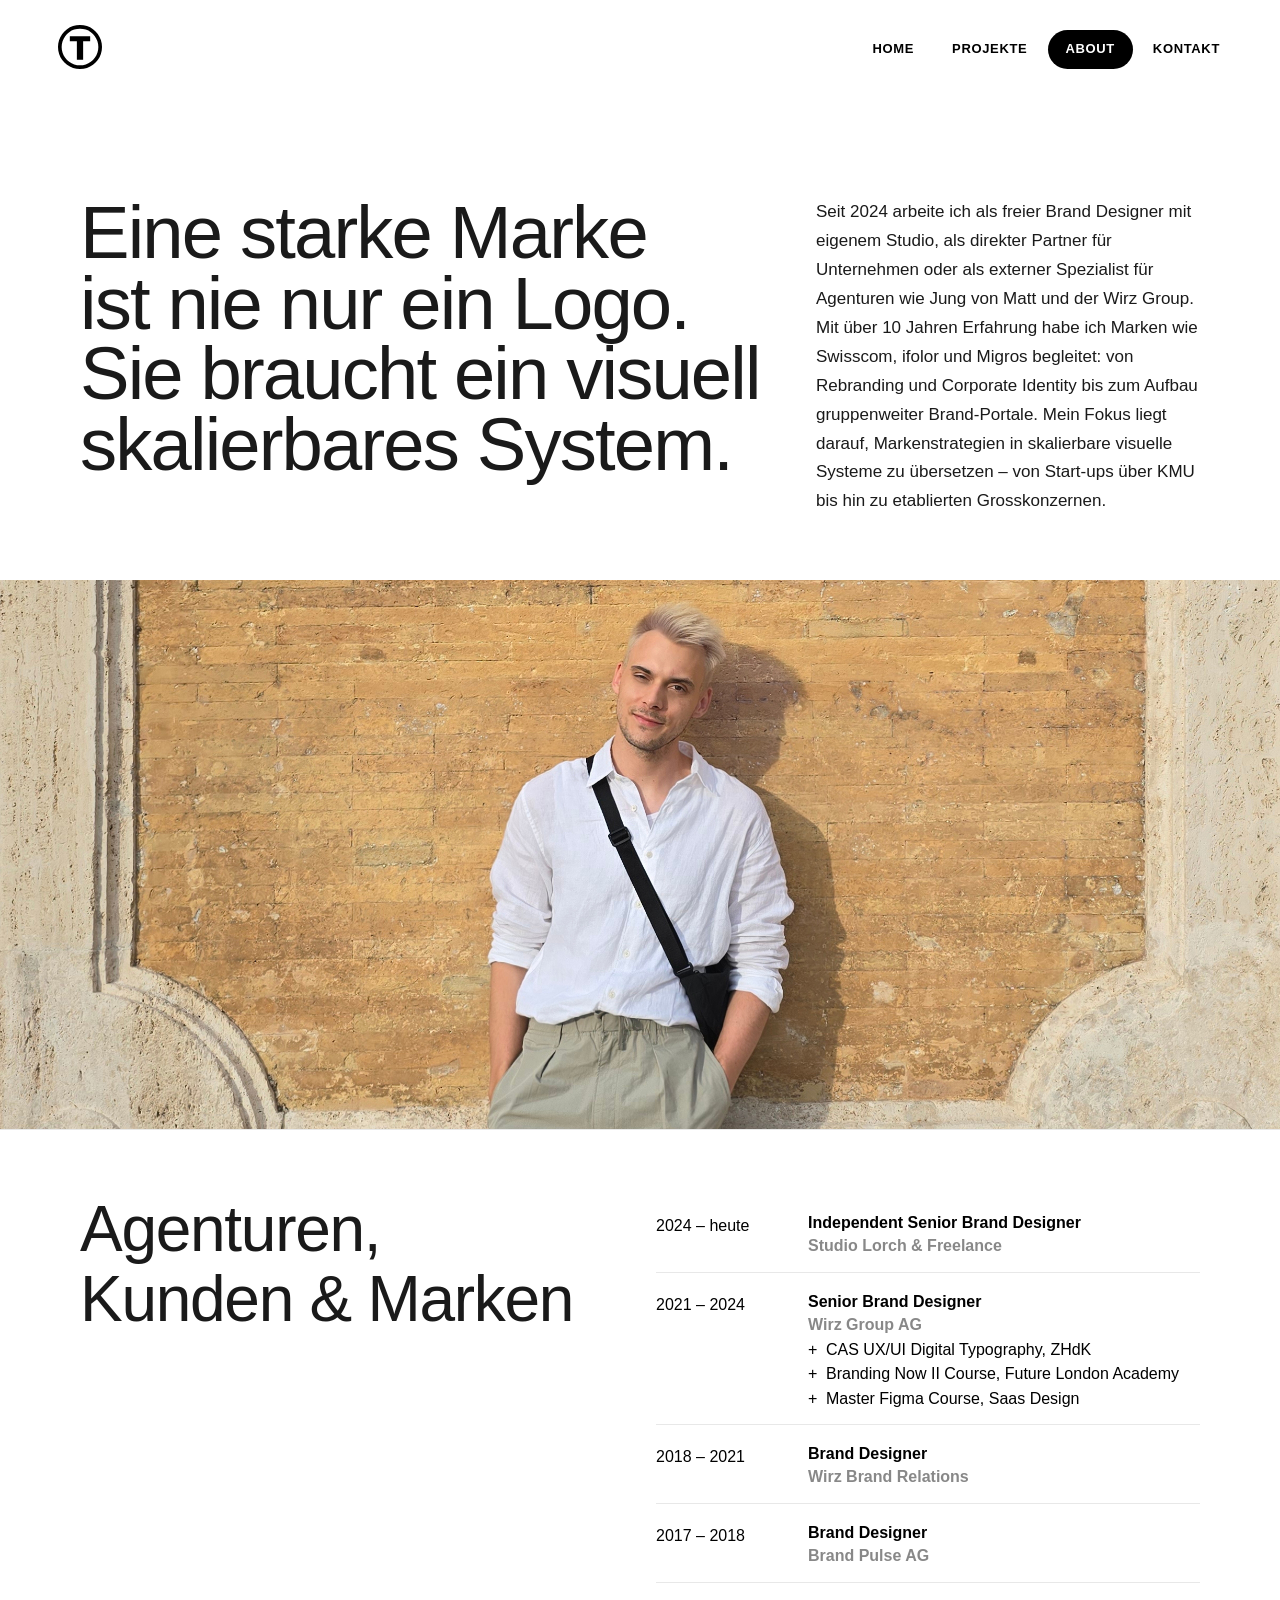
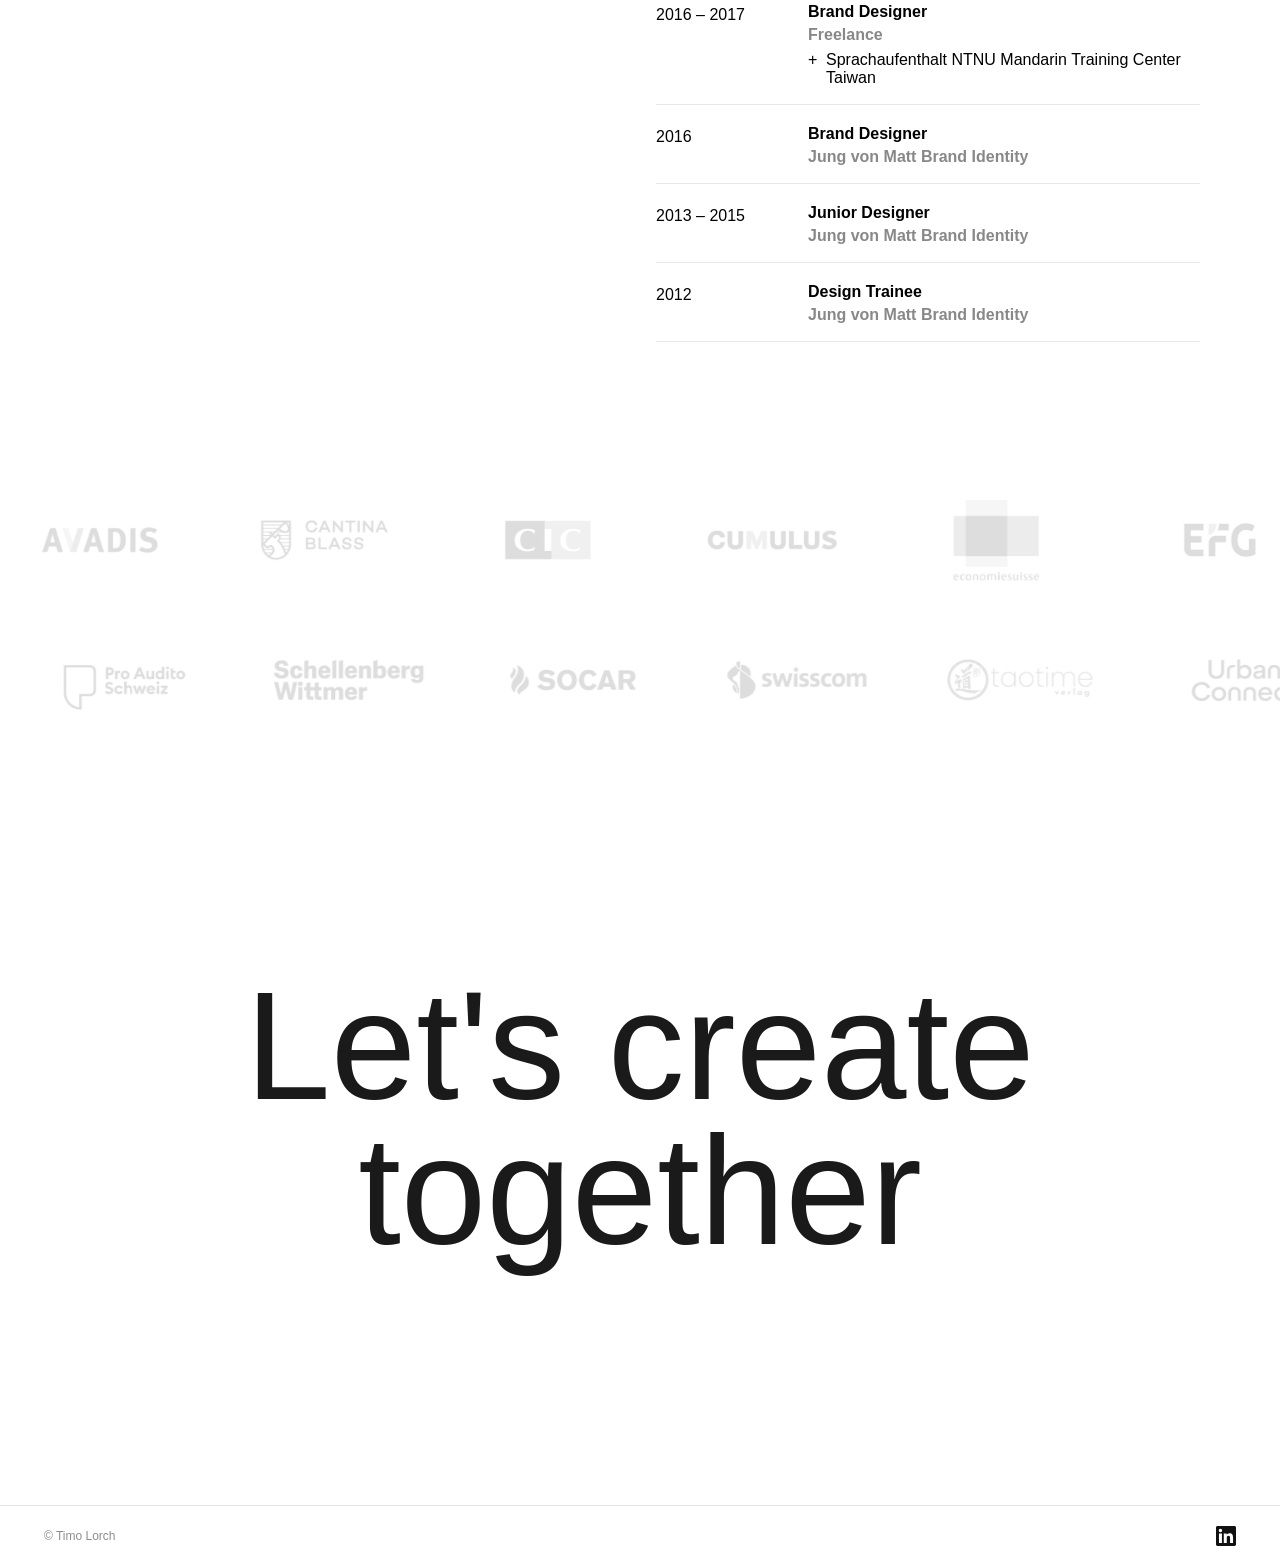
==== commit 81e44c34: "Update About bio text: SEO-optimised, Swiss spelling, cleaner copy Co-Authored-By: Claude Sonnet 4.6" ====
--- a/about.html
+++ b/about.html
@@ -20,7 +20,7 @@
 
     <div class="about-hero__inner">
       <h1 class="about-hero__headline reveal">Eine starke Marke<br>ist nie nur ein Logo.<br>Sie braucht ein visuell<br>skalierbares System.</h1>
-      <p class="about-hero__bio-main reveal">Seit 2024 bin ich mit meinem eigenen Studio selbstständig und unterstütze als direkter Partner oder verlängerter Arm von Agenturen Unternehmen – von Start-ups bis hin zu etablierten Großkonzernen – dabei, Markenstrategien in skalierbare visuelle Systeme zu übersetzen. Ich blicke auf über 10 Jahre Agenturerfahrung zurück, unter anderem bei Jung von Matt und der Wirz Group, und habe Projekte für Marken wie Swisscom, ifolor und Migros betreut – von Rebranding über Corporate Identity bis hin zum Aufbau gruppenweiter Brand-Portale.</p>
+      <p class="about-hero__bio-main reveal">Seit 2024 arbeite ich als freier Brand Designer mit eigenem Studio, als direkter Partner für Unternehmen oder als externer Spezialist für Agenturen wie Jung von Matt und der Wirz Group. Mit über 10 Jahren Erfahrung habe ich Marken wie Swisscom, ifolor und Migros begleitet: von Rebranding und Corporate Identity bis zum Aufbau gruppenweiter Brand-Portale. Mein Fokus liegt darauf, Markenstrategien in skalierbare visuelle Systeme zu übersetzen – von Start-ups über KMU bis hin zu etablierten Grosskonzernen.</p>
     </div>
 
     <div class="about-hero__img reveal">
